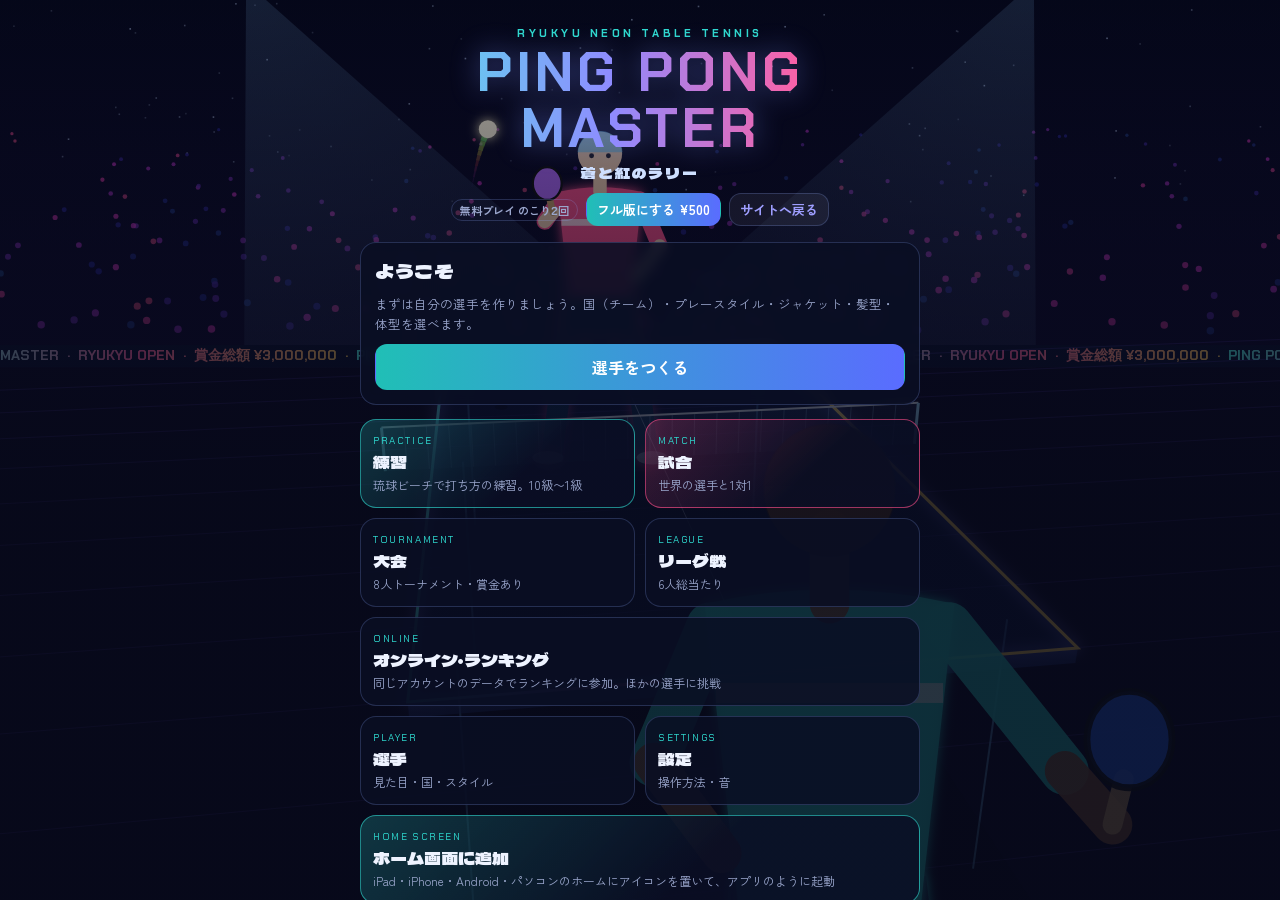
==== game/index.html @ f4a81f43 "PingPongMaster サイト一式を追加 Co-Authored-By: Claude Opus 5.5 <noreply@anthropic.com> Claude-Session: http" ====
<!doctype html>
<html lang="ja">
<head>
<meta charset="utf-8">
<meta name="viewport" content="width=device-width,initial-scale=1,viewport-fit=cover,user-scalable=no">
<meta name="theme-color" content="#060918">
<meta name="description" content="ネオンの卓球台で遊ぶ卓球ゲーム。琉球ビーチで技を練習し、世界の選手と試合・大会へ。">
<meta name="apple-mobile-web-app-capable" content="yes">
<meta name="mobile-web-app-capable" content="yes">
<meta name="apple-mobile-web-app-status-bar-style" content="black-translucent">
<meta name="apple-mobile-web-app-title" content="PING PONG">
<link rel="manifest" href="manifest.webmanifest">
<link rel="icon" href="icon-192.png">
<link rel="apple-touch-icon" href="icon-192.png">
<script>window.PPM_STANDALONE=true;window.PPM_URL=location.href.split('#')[0];</script>
<style>:root{padding-top:env(safe-area-inset-top,0px);padding-bottom:env(safe-area-inset-bottom,0px)}body{margin:0}</style>
</head>
<body>
<title>PING PONG MASTER</title>
<link rel="preconnect" href="https://fonts.googleapis.com">
<link rel="stylesheet" href="https://fonts.googleapis.com/css2?family=Chakra+Petch:wght@500;700&family=Dela+Gothic+One&family=Zen+Kaku+Gothic+New:wght@500;700;900&display=swap">
<style>
/* Layout: full-screen game canvas; HUD pinned to edges; menus float as centered panels over a live demo rally. Single committed neon-night look. */
:root{
  color-scheme:dark;
  --ink:#eef3ff; --muted:#9aa6cc; --panel:rgba(10,14,36,.86); --panel-2:rgba(255,255,255,.06); --line:rgba(140,170,255,.22);
  --ao:#2fd9cf; --beni:#ff4f8b; --gold:#ffd25e; --ok:#4fe39a; --bad:#ff6b6b;
  --f-disp:"Dela Gothic One","Zen Kaku Gothic New","Hiragino Sans",sans-serif;
  --f-body:"Zen Kaku Gothic New","Hiragino Sans","Noto Sans JP",sans-serif;
  --f-num:"Chakra Petch","Zen Kaku Gothic New",ui-monospace,sans-serif;
}
*{box-sizing:border-box}
[hidden]{display:none!important}
html,body{height:100%;overflow:hidden}
body{background:#060918;color:var(--ink);font-family:var(--f-body);-webkit-user-select:none;user-select:none;-webkit-tap-highlight-color:transparent}
#app{position:fixed;inset:0;overflow:hidden}
#cv{position:absolute;inset:0;width:100%;height:100%;display:block;touch-action:none}
button{font:inherit;color:inherit;cursor:pointer}
button:focus-visible,select:focus-visible,input:focus-visible{outline:2px solid var(--ao);outline-offset:2px}

/* HUD */
.hud{position:absolute;inset:0;pointer-events:none}
.topbar{position:absolute;top:calc(env(safe-area-inset-top,0px) + 10px);left:max(12px,env(safe-area-inset-left,0px));right:max(12px,env(safe-area-inset-right,0px));display:flex;align-items:flex-start;justify-content:space-between;gap:8px}
.iconbtn{pointer-events:auto;width:40px;height:40px;border-radius:12px;border:1px solid var(--line);background:var(--panel);font-size:16px;display:grid;place-items:center}
.board{display:flex;flex-direction:column;align-items:center;gap:4px}
.score{display:flex;align-items:center;gap:10px;padding:6px 14px;border-radius:12px;border:1px solid var(--line);background:var(--panel);font-family:var(--f-num);font-weight:700}
.score .nm{font-size:12px;letter-spacing:.08em;max-width:6.5em;overflow:hidden;text-overflow:ellipsis;white-space:nowrap}
.score b{font-size:24px;min-width:1.3em;text-align:center;font-variant-numeric:tabular-nums}
.score i{color:var(--muted);font-style:normal}
.pips{display:flex;gap:10px;font-family:var(--f-num);font-size:11px;color:var(--muted)}
.modetag{font-family:var(--f-num);font-size:11px;letter-spacing:.12em;color:var(--muted);text-align:right;padding-top:4px;max-width:9em}
.headline{position:absolute;left:0;right:0;top:18%;text-align:center;transition:opacity .35s,transform .35s;opacity:0;transform:translateY(8px)}
.headline.show{opacity:1;transform:none}
.headline h2{margin:0;font-family:var(--f-disp);font-weight:400;font-size:clamp(28px,8vw,52px);letter-spacing:.04em;text-shadow:0 0 18px rgba(80,200,255,.55),0 2px 0 rgba(0,0,0,.6)}
.headline small{display:block;margin-top:2px;font-family:var(--f-num);font-weight:700;letter-spacing:.2em;font-size:12px;color:var(--ao)}
.caption{position:absolute;left:max(12px,env(safe-area-inset-left,0px));right:max(12px,env(safe-area-inset-right,0px));bottom:calc(env(safe-area-inset-bottom,0px) + 74px);max-width:520px;margin:0 auto;background:var(--panel);border:1px solid var(--line);border-radius:12px;padding:8px 12px;transition:opacity .3s}
.caption small{font-family:var(--f-num);font-size:10px;letter-spacing:.14em;color:var(--muted)}
.caption p{margin:2px 0 0;font-weight:700;font-size:14px}
.techbar{position:absolute;left:0;right:0;bottom:calc(env(safe-area-inset-bottom,0px) + 10px);padding-left:max(10px,env(safe-area-inset-left,0px));padding-right:max(10px,env(safe-area-inset-right,0px));display:flex;gap:6px;overflow-x:auto;pointer-events:auto;scrollbar-width:none}
.techbar::-webkit-scrollbar{display:none}
.techbar button{flex:none;border:1px solid var(--line);background:var(--panel);border-radius:12px;padding:8px 11px;font-weight:700;font-size:13px;white-space:nowrap}
.techbar button small{display:block;font-family:var(--f-num);font-size:9px;color:var(--muted);letter-spacing:.08em}
.techbar button[aria-pressed="true"]{border-color:var(--ao);background:rgba(47,217,207,.18);box-shadow:0 0 12px rgba(47,217,207,.35)}
.techbar button.req{border-color:var(--gold)}
.drillhud{position:absolute;right:max(12px,env(safe-area-inset-right,0px));top:calc(env(safe-area-inset-top,0px) + 60px);background:var(--panel);border:1px solid var(--line);border-radius:12px;padding:8px 12px;font-family:var(--f-num);font-size:12px;text-align:right}
.drillhud b{font-size:20px}
.pop{position:absolute;transform:translate(-50%,-50%);font-family:var(--f-num);font-weight:700;font-size:15px;letter-spacing:.06em;pointer-events:none;text-shadow:0 0 10px currentColor,0 1px 0 #000;white-space:nowrap;animation:pop 1s ease-out forwards}
.pop small{display:block;font-family:var(--f-body);font-size:12px;color:#fff;text-align:center}
@keyframes pop{from{opacity:1;transform:translate(-50%,-50%) scale(1.15)}to{opacity:0;transform:translate(-50%,-120%) scale(1)}}
@media (prefers-reduced-motion:reduce){.pop{animation-duration:1.4s}.headline{transition:none}}

/* Screens */
.screen{position:absolute;inset:0;overflow-y:auto;display:flex;justify-content:center;align-items:flex-start;padding-top:calc(env(safe-area-inset-top,0px) + 18px);padding-bottom:calc(env(safe-area-inset-bottom,0px) + 24px);padding-left:max(16px,env(safe-area-inset-left,0px));padding-right:max(16px,env(safe-area-inset-right,0px));background:linear-gradient(180deg,rgba(6,9,24,.35),rgba(6,9,24,.82) 55%)}
.sheet{width:100%;max-width:560px;display:flex;flex-direction:column;gap:14px}
.brand{text-align:center;padding-block:8px 2px}
.brand .eyebrow{font-family:var(--f-num);font-weight:700;letter-spacing:.32em;font-size:11px;color:var(--ao)}
.brand h1{margin:4px 0 0;font-family:var(--f-num);font-weight:700;font-size:clamp(34px,10vw,56px);letter-spacing:.06em;line-height:1;background:linear-gradient(90deg,#4ff0e6,#8f8bff 45%,#ff5fa2 80%,#ffd25e);-webkit-background-clip:text;background-clip:text;color:transparent;filter:drop-shadow(0 0 14px rgba(120,140,255,.45))}
.brand p{margin:6px 0 0;font-family:var(--f-disp);font-size:15px;letter-spacing:.12em;color:#cfe0ff}
.card{background:var(--panel);border:1px solid var(--line);border-radius:16px;padding:14px;display:flex;flex-direction:column;gap:10px;backdrop-filter:blur(6px);-webkit-backdrop-filter:blur(6px)}
.card h2{margin:0;font-family:var(--f-disp);font-weight:400;font-size:19px;letter-spacing:.03em}
.card h3{margin:0;font-size:14px}
.hint{margin:0;font-size:12.5px;color:var(--muted);line-height:1.6}
.me{display:grid;grid-template-columns:64px minmax(0,1fr);gap:12px;align-items:center}
.me canvas{width:64px;height:84px;border-radius:12px;background:rgba(255,255,255,.05)}
.me .nm{font-weight:900;font-size:17px;overflow:hidden;text-overflow:ellipsis;white-space:nowrap}
.me .stats{display:flex;flex-wrap:wrap;gap:4px 12px;font-family:var(--f-num);font-size:12px;color:var(--muted)}
.me .stats b{color:var(--ink);font-size:14px}
.xpbar{height:6px;border-radius:3px;background:rgba(255,255,255,.1);overflow:hidden}
.xpbar i{display:block;height:100%;background:linear-gradient(90deg,var(--ao),#8f8bff)}
.menu{display:grid;grid-template-columns:1fr 1fr;gap:10px}
.mbtn{border:1px solid var(--line);background:var(--panel);border-radius:16px;padding:14px 12px;text-align:left;display:flex;flex-direction:column;gap:2px;min-height:84px}
.mbtn b{font-family:var(--f-disp);font-weight:400;font-size:17px}
.mbtn span{font-size:12px;color:var(--muted)}
.mbtn small{font-family:var(--f-num);font-size:10px;letter-spacing:.16em;color:var(--ao)}
.mbtn.wide{grid-column:1/-1}
.mbtn.hot{border-color:rgba(255,79,139,.6);background:linear-gradient(135deg,rgba(255,79,139,.22),rgba(10,14,36,.86) 60%)}
.mbtn.sea{border-color:rgba(47,217,207,.6);background:linear-gradient(135deg,rgba(47,217,207,.22),rgba(10,14,36,.86) 60%)}
.row{display:flex;gap:8px;flex-wrap:wrap;align-items:center}
.btn{border:1px solid var(--line);background:var(--panel-2);border-radius:12px;padding:10px 14px;font-weight:700}
.btn.pri{background:linear-gradient(90deg,#20bfb6,#5a6cff);border-color:transparent;color:#fff}
.btn.sm{padding:6px 10px;font-size:13px}
.btn:disabled{opacity:.45;cursor:default}
.back{align-self:flex-start}
.list{display:flex;flex-direction:column;gap:8px}
.item{display:grid;grid-template-columns:minmax(0,1fr) auto;gap:4px 10px;align-items:center;border:1px solid var(--line);background:var(--panel-2);border-radius:12px;padding:10px 12px;text-align:left}
.item .t{font-weight:900;overflow:hidden;text-overflow:ellipsis;white-space:nowrap}
.item .s{font-size:12px;color:var(--muted);display:flex;gap:8px;flex-wrap:wrap;align-items:center}
.item .r{grid-row:1/3;grid-column:2;display:flex;gap:6px;align-items:center}
.kyu{font-family:var(--f-num);font-weight:700;font-size:12px;padding:3px 9px;border-radius:99px;border:1px solid var(--line);white-space:nowrap}
.kyu.done{border-color:var(--ok);color:var(--ok)}
.kyu.master{border-color:var(--gold);color:var(--gold)}
.levels{display:grid;grid-template-columns:repeat(5,1fr);gap:6px}
.levels button{border:1px solid var(--line);background:var(--panel-2);border-radius:10px;padding:8px 0;font-family:var(--f-num);font-weight:700;font-size:13px}
.levels button.clear{border-color:var(--ok);color:var(--ok)}
.levels button:disabled{opacity:.3}
.seg{display:flex;gap:6px;flex-wrap:wrap}
.seg button{border:1px solid var(--line);background:var(--panel-2);border-radius:10px;padding:7px 11px;font-size:13px;font-weight:700}
.seg button[aria-pressed="true"]{border-color:var(--ao);background:rgba(47,217,207,.18)}
.swatches{display:flex;gap:8px;flex-wrap:wrap}
.swatches button{width:32px;height:32px;border-radius:50%;border:2px solid transparent}
.swatches button[aria-pressed="true"]{border-color:#fff;box-shadow:0 0 0 2px var(--ao)}
label.f,div.f{display:flex;flex-direction:column;gap:5px;font-size:12px;font-weight:700;color:var(--muted)}
input[type=text],select{font:inherit;font-size:15px;color:var(--ink);background:rgba(255,255,255,.07);border:1px solid var(--line);border-radius:10px;padding:9px 10px;width:100%;min-width:0}
select option{background:#0d1230}
.editor{display:grid;grid-template-columns:150px minmax(0,1fr);gap:14px;align-items:start}
@media (max-width:480px){.editor{grid-template-columns:1fr}.editor .pv{justify-self:center}}
.pv canvas{width:150px;height:200px;border-radius:14px;background:radial-gradient(circle at 50% 30%,rgba(47,217,207,.18),rgba(255,255,255,.03))}
.statgrid{display:grid;grid-template-columns:auto minmax(0,1fr);gap:4px 10px;font-size:12px;align-items:center}
.statgrid i{display:block;height:6px;border-radius:3px;background:linear-gradient(90deg,var(--ao),#8f8bff)}
table.tbl{width:100%;border-collapse:collapse;font-size:13px}
.tbl th,.tbl td{padding:6px 4px;border-bottom:1px solid var(--line);text-align:left}
.tbl th{font-size:11px;color:var(--muted);font-weight:700}
.tbl td.n{font-family:var(--f-num);text-align:right;font-variant-numeric:tabular-nums}
.tbl tr.me td{color:var(--ao);font-weight:900}
.tblwrap{overflow-x:auto}
.bracket{display:grid;grid-template-columns:repeat(3,minmax(0,1fr));gap:8px;font-size:12px}
.bracket .col{display:flex;flex-direction:column;gap:6px;justify-content:space-around}
.bracket .m{border:1px solid var(--line);border-radius:10px;padding:6px 8px;background:var(--panel-2)}
.bracket .m div{display:flex;justify-content:space-between;gap:4px;overflow:hidden;white-space:nowrap}
.bracket .m .w{color:var(--ok);font-weight:900}
.bracket .m .me{color:var(--ao)}
.result h2{font-size:26px}
.big{font-family:var(--f-num);font-weight:700;font-size:40px;text-align:center;letter-spacing:.06em}
.chip{font-family:var(--f-num);font-size:11px;font-weight:700;padding:2px 8px;border-radius:99px;border:1px solid var(--line);color:var(--muted)}
.chip.cpu{color:#b9a7ff;border-color:rgba(185,167,255,.5)}
.chip.on{color:var(--ok);border-color:rgba(79,227,154,.5)}
.status{font-size:13px;color:var(--muted);min-height:1.3em}
.flag{font-size:16px}
.ctlhelp{display:grid;grid-template-columns:auto minmax(0,1fr);gap:6px 12px;font-size:13px}
.ctlhelp b{font-family:var(--f-num);color:var(--ao)}
</style>

<div id="app">
  <canvas id="cv" aria-label="卓球コート"></canvas>
  <div class="hud" id="hud">
    <div class="topbar">
      <button class="iconbtn" id="pauseBtn" aria-label="一時停止" hidden>Ⅱ</button>
      <div class="board" id="board" hidden>
        <div class="score"><span class="nm" id="pName">AO</span><b id="pScore">0</b><i>-</i><b id="oScore">0</b><span class="nm" id="oName">BENI</span></div>
        <div class="pips" id="pips"></div>
      </div>
      <div class="modetag" id="modeTag"></div>
    </div>
    <div class="drillhud" id="drillHud" hidden></div>
    <div class="headline" id="headline"><h2 id="hlBig"></h2><small id="hlSub"></small></div>
    <div class="caption" id="caption" hidden><small id="capWho">COACH</small><p id="capText"></p></div>
    <div class="techbar" id="techbar" hidden></div>
  </div>
  <div id="pops" class="hud"></div>
  <div class="screen" id="screen"><div class="sheet" id="sheet"></div></div>
</div>

<script>
"use strict";
const $=s=>document.querySelector(s);
const clamp=(v,a,b)=>Math.max(a,Math.min(b,v));
const lerp=(a,b,t)=>a+(b-a)*t;
function gauss(){let u=0,v=0;while(!u)u=Math.random();while(!v)v=Math.random();return Math.sqrt(-2*Math.log(u))*Math.cos(2*Math.PI*v)}
function hashStr(s){let h=2166136261;for(const c of s){h^=c.charCodeAt(0);h=Math.imul(h,16777619)}return h>>>0}
function rng(seed){let a=seed>>>0;return()=>{a=a+0x6D2B79F5|0;let t=Math.imul(a^a>>>15,1|a);t=t+Math.imul(t^t>>>7,61|t)^t;return((t^t>>>14)>>>0)/4294967296}}
const esc=s=>String(s).replace(/[&<>"]/g,c=>({'&':'&amp;','<':'&lt;','>':'&gt;','"':'&quot;'}[c]));

/* ================= data ================= */
const REST=.8,GRAV=9.8,KM=3.2,KS=2.0,TH=0.76,TL=1.37,TW=0.7625,NET=0.1525,BR=0.02;
const TECHS=[
  {id:'drive',name:'ドライブ',en:'DRIVE',spd:4.6,top:1.0,side:0,depth:.95,err:.10},
  {id:'power',name:'パワードライブ',en:'POWER',spd:6.0,top:1.25,side:0,depth:1.05,err:.16},
  {id:'loop',name:'ループドライブ',en:'LOOP',spd:3.2,top:1.7,side:0,depth:.95,err:.09},
  {id:'curve',name:'カーブドライブ',en:'CURVE',spd:4.4,top:.9,side:1.3,depth:.92,err:.13},
  {id:'shoot',name:'シュートドライブ',en:'SHOOT',spd:4.4,top:.9,side:-1.3,depth:.92,err:.13},
  {id:'smash',name:'スマッシュ',en:'SMASH',spd:7.2,top:.15,side:0,depth:1.0,err:.11},
  {id:'counter',name:'カウンター',en:'COUNTER',spd:5.8,top:.9,side:0,depth:1.0,err:.13},
  {id:'block',name:'ブロック',en:'BLOCK',spd:4.0,top:.15,side:0,depth:.88,err:.07},
  {id:'chiquita',name:'チキータ',en:'CHIQUITA',spd:4.4,top:1.0,side:.7,depth:.95,err:.11},
  {id:'tsutsuki',name:'ツッツキ',en:'PUSH',spd:3.3,top:-1.0,side:0,depth:.75,err:.09},
  {id:'cut',name:'カット',en:'CHOP',spd:2.9,top:-1.4,side:0,depth:1.05,err:.10},
];
const TECH=Object.fromEntries(TECHS.map(t=>[t.id,t]));
const DRILLS=[
  {id:'fdrive',name:'フォアドライブ',tech:'drive',side:'fore',feed:'top',tip:'フォア側に来る上回転を、ボールが跳ねて一番高いところで打ちます。'},
  {id:'bdrive',name:'バックドライブ',tech:'drive',side:'back',feed:'top',tip:'バック側（左）に来るボールを、体の前で打ちます。'},
  {id:'power',name:'パワードライブ',tech:'power',side:'fore',feed:'top',tip:'速くて強いドライブ。タイミングがずれるとミスしやすい技です。'},
  {id:'loop',name:'ループドライブ',tech:'loop',side:'fore',feed:'back',tip:'下回転のボールを、山なりの強い上回転で持ち上げます。'},
  {id:'curve',name:'カーブドライブ',tech:'curve',side:'fore',feed:'top',tip:'相手から見て外へ曲がっていくドライブ。'},
  {id:'shoot',name:'シュートドライブ',tech:'shoot',side:'fore',feed:'top',tip:'カーブと逆に曲がるドライブ。'},
  {id:'smash',name:'スマッシュ',tech:'smash',side:'any',feed:'lob',tip:'高く浮いたボールを上から叩きつけます。低いボールでは使えません。'},
  {id:'counter',name:'カウンター',tech:'counter',side:'any',feed:'fast',tip:'相手の速いドライブの勢いを利用して打ち返します。'},
  {id:'block',name:'ブロック',tech:'block',side:'any',feed:'fast',tip:'速いボールにラケットを合わせて、確実に返します。'},
  {id:'chiquita',name:'チキータ',tech:'chiquita',side:'back',feed:'shortback',tip:'ネット際の短い下回転を、バックで横回転をかけて払います。'},
  {id:'tsutsuki',name:'ツッツキ',tech:'tsutsuki',side:'any',feed:'back',tip:'下回転のボールを、下回転で低く返します。'},
  {id:'cut',name:'カット',tech:'cut',side:'any',feed:'top',tip:'台から離れて、強い下回転で深く返す守備の技。'},
];
const COUNTRIES=[['JPN','日本','🇯🇵'],['CHN','中国','🇨🇳'],['KOR','韓国','🇰🇷'],['TPE','台湾','🇹🇼'],['HKG','香港','🇭🇰'],['GER','ドイツ','🇩🇪'],['SWE','スウェーデン','🇸🇪'],['FRA','フランス','🇫🇷'],['GBR','イギリス','🇬🇧'],['POR','ポルトガル','🇵🇹'],['BRA','ブラジル','🇧🇷'],['USA','アメリカ','🇺🇸'],['EGY','エジプト','🇪🇬'],['NGR','ナイジェリア','🇳🇬'],['IND','インド','🇮🇳']];
const CMAP=Object.fromEntries(COUNTRIES.map(c=>[c[0],c]));
const flag=c=>(CMAP[c]||['','','🏳️'])[2];
const STYLES={
  drive:{name:'ドライブ型',desc:'ドライブ系の技が得意。パワーとスピン重視。',good:['drive','power','loop','curve','shoot'],stat:{power:5,spin:5,control:3,speed:3}},
  rush:{name:'前陣速攻型',desc:'台の近くで速く打つ。ブロック・カウンター・スマッシュが得意。',good:['block','counter','smash','chiquita'],stat:{power:4,spin:2,control:4,speed:5}},
  chop:{name:'カットマン',desc:'下回転で粘る守備型。カット・ツッツキが得意。',good:['cut','tsutsuki','block'],stat:{power:2,spin:5,control:5,speed:3}},
  all:{name:'オールラウンド',desc:'どの技も平均的に使える万能型。',good:[],stat:{power:4,spin:4,control:4,speed:4}}
};
const JACKETS=['#2fd9cf','#ff4f8b','#5a6cff','#ffd25e','#4fe39a','#ff8a3d','#b46bff','#f2f4ff','#1e2a5a','#e8324a'];
const PANTS=['#151a38','#0e3b52','#2b1238','#f2f4ff','#3a3f4f'];
const HAIRS={short:'ショート',spiky:'ツンツン',pony:'ポニーテール',bob:'ボブ',buzz:'坊主'};
const HAIRCOL=['#1d1a1a','#4a2c1a','#9a6a3a','#e8c66a','#e86a9a','#58c8ff','#f2f2f2'];
const SKINS=['#f6d2b4','#e9b48e','#c98b62','#8d5a3b'];
const BODIES={slim:'細身',std:'標準',big:'がっしり'};
const RUBBERS=['#e8324a','#2d6bff','#18b26a','#b46bff'];
const VENUES={beach:{name:'琉球ビーチ練習場',en:'RYUKYU BEACH'},arena:{name:'ネオンアリーナ',en:'NEON ARENA'}};
function randLook(seed){const r=rng(seed);const p=a=>a[Math.floor(r()*a.length)];return{jacket:p(JACKETS),pants:p(PANTS),hair:p(Object.keys(HAIRS)),hairColor:p(HAIRCOL),skin:p(SKINS),body:p(Object.keys(BODIES)),rubber:p(RUBBERS)}}
const ROSTER_SRC=[
  ['リー・ウェイ','CHN',1820,'drive'],['比嘉 ハルト','JPN',1680,'drive'],['チェン・ユー','CHN',1620,'rush'],['ルーカス・ベッカー','GER',1560,'drive'],
  ['宮城 ユイ','JPN',1520,'rush'],['パク・ジュン','KOR',1470,'drive'],['エリック・リンド','SWE',1420,'all'],['リン・ハオ','TPE',1360,'rush'],
  ['レオ・マルタン','FRA',1320,'chop'],['金城 ソウタ','JPN',1290,'all'],['ウォン・カイ','HKG',1250,'rush'],['キム・ソア','KOR',1220,'chop'],
  ['ガブリエル・ソウザ','BRA',1180,'drive'],['オマル・ハッサン','EGY',1150,'all'],['ディオゴ・メンデス','POR',1110,'rush'],['上原 ミク','JPN',1080,'chop'],
  ['アルジュン・ラオ','IND',1040,'all'],['チディ・オコロ','NGR',1000,'drive'],['ジェイク・ミラー','USA',960,'rush'],['オリバー・スミス','GBR',920,'all'],
  ['島袋 アオイ','JPN',880,'drive'],['新垣 タロウ','JPN',830,'all']
];
const ROSTER=ROSTER_SRC.map(([name,country,rating,style],i)=>({id:'cpu'+i,name,country,rating,style,look:randLook(hashStr(name)),cpu:true}));

/* ================= profile & save ================= */
const PKEY='ppm-profile-v1';
const DEF={v:1,char:{name:'プレイヤー',country:'JPN',style:'drive',jacket:'#2fd9cf',pants:'#151a38',hair:'short',hairColor:'#1d1a1a',skin:'#f6d2b4',body:'std',rubber:'#e8324a'},
  xp:0,rating:1000,money:0,grades:{},wins:0,losses:0,titles:0,ctrl:'auto',sound:true,fmt:'quick',created:false,updatedAt:0};
let PROF=JSON.parse(JSON.stringify(DEF));
try{const s=JSON.parse(localStorage.getItem(PKEY)||'null');if(s&&s.char)PROF=Object.assign(JSON.parse(JSON.stringify(DEF)),s,{char:Object.assign({},DEF.char,s.char)})}catch(e){}
const NET_={db:null,uid:null,mode:'local',ranking:[],unsub:null,saving:false,pending:false};
const lvOf=xp=>Math.floor((Math.sqrt(1+8*xp/100)-1)/2)+1;
const xpFor=lv=>100*(lv-1)*lv/2;
function saveLocal(){try{localStorage.setItem(PKEY,JSON.stringify(PROF))}catch(e){}}
let saveTimer=null;
function saveProfile(){PROF.updatedAt=Date.now();saveLocal();clearTimeout(saveTimer);saveTimer=setTimeout(pushRemote,700)}
async function pushRemote(){
  if(!NET_.db||!NET_.uid)return;
  if(NET_.saving){NET_.pending=true;return}
  NET_.saving=true;
  try{
    await NET_.db.doc('data/users/'+NET_.uid+'/profile').set(JSON.parse(JSON.stringify(PROF)));
    if(PROF.created){const c=PROF.char;await NET_.db.doc('ranking/'+NET_.uid).set({name:c.name,country:c.country,style:c.style,look:{jacket:c.jacket,pants:c.pants,hair:c.hair,hairColor:c.hairColor,skin:c.skin,body:c.body,rubber:c.rubber},level:lvOf(PROF.xp),rating:Math.round(PROF.rating),wins:PROF.wins,losses:PROF.losses,titles:PROF.titles,updatedAt:Date.now()})}
    NET_.mode='cloud';
  }catch(e){NET_.mode='local'}
  NET_.saving=false;if(NET_.pending){NET_.pending=false;pushRemote()}
}
const capP=n=>window.claude&&window.claude.use?window.claude.use(n).catch(()=>null):Promise.resolve(null);
async function initNet(){
  const[db,user]=await Promise.all([capP('db'),capP('user')]);
  let uid=null;try{uid=user?await user.id():null}catch(e){}
  if(!db||!uid){NET_.mode='local';if(SCREEN==='online')showOnline();return}
  NET_.db=db;NET_.uid=uid;
  try{
    const snap=await db.doc('data/users/'+uid+'/profile').get();
    if(snap.exists){const r=snap.data();if(r&&r.char&&(r.updatedAt||0)>(PROF.updatedAt||0)){PROF=Object.assign(JSON.parse(JSON.stringify(DEF)),JSON.parse(JSON.stringify(r)));PROF.char=Object.assign({},DEF.char,PROF.char);saveLocal();if(SCREEN==='title')showTitle()}}
    NET_.mode='cloud';
    if((PROF.updatedAt||0)>0)pushRemote();
  }catch(e){NET_.mode='local'}
  try{NET_.unsub=db.collection('ranking').orderBy('rating','desc').limit(100).onSnapshot(s=>{NET_.ranking=s.docs.map(d=>Object.assign({id:d.id},d.data()));if(SCREEN==='online')renderRanking()},()=>{})}catch(e){}
  if(SCREEN==='online')showOnline();
}

/* ================= audio ================= */
const AU={ctx:null};
function audio(){
  if(!PROF.sound)return null;
  try{if(navigator.audioSession)navigator.audioSession.type='playback'}catch(e){}
  if(!AU.ctx){try{AU.ctx=new(window.AudioContext||window.webkitAudioContext)();AU.out=AU.ctx.createGain();AU.out.gain.value=.6;AU.out.connect(AU.ctx.destination);
    const n=AU.ctx.sampleRate;AU.noise=AU.ctx.createBuffer(1,n,n);const d=AU.noise.getChannelData(0);for(let i=0;i<n;i++)d[i]=Math.random()*2-1}catch(e){return null}}
  if(AU.ctx.state==='suspended')AU.ctx.resume();
  return AU.ctx;
}
function sfx(kind,vol){
  const c=AU.ctx;if(!c||!PROF.sound||c.state!=='running')return;const t=c.currentTime;vol=vol==null?1:vol;
  const tone=(f,d,g,type)=>{const o=c.createOscillator(),e=c.createGain();o.type=type||'sine';o.frequency.setValueAtTime(f,t);o.frequency.exponentialRampToValueAtTime(f*.6,t+d);e.gain.setValueAtTime(g*vol,t);e.gain.exponentialRampToValueAtTime(.0001,t+d);o.connect(e);e.connect(AU.out);o.start(t);o.stop(t+d+.02)};
  const nz=(f,d,g,q)=>{const s=c.createBufferSource();s.buffer=AU.noise;const bp=c.createBiquadFilter();bp.type='bandpass';bp.frequency.value=f;bp.Q.value=q||1;const e=c.createGain();e.gain.setValueAtTime(g*vol,t);e.gain.exponentialRampToValueAtTime(.0001,t+d);s.connect(bp);bp.connect(e);e.connect(AU.out);s.start(t,Math.random()*.5);s.stop(t+d+.02)};
  if(kind==='hit'){nz(2600,.05,.9,1.2);tone(1100,.06,.35,'triangle')}
  else if(kind==='smash'){nz(1800,.09,1.2,.8);tone(700,.1,.5,'square')}
  else if(kind==='bounce'){tone(1500,.035,.35,'sine');nz(3500,.02,.25,2)}
  else if(kind==='net'){tone(180,.12,.5,'triangle')}
  else if(kind==='point'){tone(880,.18,.18,'sine');setTimeout(()=>sfx('chime2',vol),110)}
  else if(kind==='chime2'){tone(1320,.25,.16,'sine')}
  else if(kind==='cheer'){const s=c.createBufferSource();s.buffer=AU.noise;const bp=c.createBiquadFilter();bp.type='bandpass';bp.frequency.value=900;bp.Q.value=.4;const e=c.createGain();e.gain.setValueAtTime(.0001,t);e.gain.linearRampToValueAtTime(.35*vol,t+.25);e.gain.exponentialRampToValueAtTime(.0001,t+1.6);s.connect(bp);bp.connect(e);e.connect(AU.out);s.start(t);s.stop(t+1.7)}
  else if(kind==='miss'){tone(300,.2,.25,'sawtooth')}
}

/* ================= camera & projection ================= */
const cv=$('#cv'),ctx=cv.getContext('2d');
let W=0,H=0,DPR=1,FOC=500,CY=0;const CAM={p:[0,2.3,4],t:[0,.6,-.4]};let CF,CR,CU;
const sub=(a,b)=>[a[0]-b[0],a[1]-b[1],a[2]-b[2]],nrm=a=>{const l=Math.hypot(...a);return[a[0]/l,a[1]/l,a[2]/l]},crs=(a,b)=>[a[1]*b[2]-a[2]*b[1],a[2]*b[0]-a[0]*b[2],a[0]*b[1]-a[1]*b[0]];
function resize(){
  DPR=Math.min(2,window.devicePixelRatio||1);W=cv.clientWidth||innerWidth;H=cv.clientHeight||innerHeight;
  cv.width=Math.round(W*DPR);cv.height=Math.round(H*DPR);ctx.setTransform(DPR,0,0,DPR,0,0);
  const portrait=H>W*1.05;
  if(portrait){CAM.p=[-.45,2.55,4.15];CAM.t=[0,.55,-.35];FOC=Math.min(W*1.42,H*.95);CY=H*.47}
  else{CAM.p=[-.55,2.05,3.35];CAM.t=[0,.62,-.45];FOC=Math.min(H*1.18,W*.9);CY=H*.5}
  CF=nrm(sub(CAM.t,CAM.p));CR=nrm(crs(CF,[0,1,0]));CU=crs(CR,CF);
  buildScenery();
}
function P(x,y,z){const dx=x-CAM.p[0],dy=y-CAM.p[1],dz=z-CAM.p[2];const cz=dx*CF[0]+dy*CF[1]+dz*CF[2];if(cz<.12)return null;const s=FOC/cz;return{x:W/2+(dx*CR[0]+dy*CR[1]+dz*CR[2])*s,y:CY-(dx*CU[0]+dy*CU[1]+dz*CU[2])*s,s}}
function screenToWorldX(sx,z,y){const p0=P(0,y,z),p1=P(1,y,z);if(!p0||!p1)return 0;return(sx-p0.x)/(p1.x-p0.x)}

/* ================= game state ================= */
const BODY={p:{x:0,z:1.95,tx:0,tz:1.95,swingT:-9,swingTech:'drive',swingFore:true},o:{x:0,z:-1.95,tx:0,tz:-1.95,swingT:-9,swingTech:'drive',swingFore:true}};
const GS={mode:'demo',venue:'arena',time:0,state:'idle',balls:[],score:[0,0],games:[0,0],gameScores:[],server:'p',firstServer:'p',bestOf:1,target:11,
  pLook:null,oLook:null,pName:'',oName:'',opp:null,oppRating:1000,oppStyle:'all',rally:0,stateT:0,paused:false,
  drill:null,tech:'drive',aimReq:0,swingReq:-9,swingReqUsed:true,serveWait:false,shake:0,particles:[],ctx:null,lastPointReason:''};
const AI={p:{react:.18,speed:3.2,timing:.08,err:1,plan:0,target:null,swingAt:null,forBall:null,rating:1400,style:'drive'},o:{react:.2,speed:3,timing:.1,err:1,plan:0,target:null,swingAt:null,forBall:null,rating:1000,style:'all'}};
const other=s=>s==='p'?'o':'p';
const FS=s=>s==='p'?1:-1;   /* screen-forehand sign: world x direction of the right hand */
const DIR=s=>s==='p'?-1:1;  /* direction a side hits toward (z) */
function setAI(side,rating,style){const k=clamp((rating-800)/1000,0,1);Object.assign(AI[side],{rating,style,react:lerp(.32,.12,k),speed:lerp(2.1,3.9,k),timing:lerp(.16,.04,k),err:lerp(1.9,.55,k),target:null,swingAt:null})}
function ctrlMode(){if(PROF.ctrl!=='auto')return PROF.ctrl;const coarse=matchMedia('(pointer:coarse)').matches;if(!coarse)return'keys';return Math.min(screen.width,screen.height)<600?'easy':'touch'}
function humanSide(){return GS.mode==='demo'||window.__auto?null:'p'}

/* ================= physics ================= */
function newBall(){return{x:0,y:1,z:1.5,vx:0,vy:0,vz:0,top:0,ax:0,hitter:'o',serve:false,servedOwn:false,bouncedSide:null,netDone:false,floored:false,live:true,trail:[],lastBounceZ:0,peakT:0,hitT:0,res:null,tech:null,fore:true,age:0}}
function integ(b,dt){b.vy-=(GRAV+KM*b.top)*dt;b.vx+=b.ax*dt;const pz=b.z;b.x+=b.vx*dt;b.y+=b.vy*dt;b.z+=b.vz*dt;return pz}
function collide(b,pz,cb){
  if(!b.netDone&&pz!==0&&(pz>0)!==(b.z>0)&&b.y<TH+NET+BR&&b.y>TH-.02&&Math.abs(b.x)<.92){b.netDone=true;b.z=pz>0?BR:-BR;b.vz*=-.15;b.vx*=.3;cb&&cb('net',b)}
  if(b.vy<0&&b.y-BR<=TH&&b.y-BR>TH-.07&&Math.abs(b.x)<=TW&&Math.abs(b.z)<=TL){
    b.y=TH+BR;b.vy=-b.vy*REST;const d=Math.sign(b.vz)||1;b.vz+=d*b.top*.55;b.top*=.5;b.ax*=.4;b.vx*=.96;cb&&cb('bounce',b,b.z>0?'p':'o')}
  if(b.y<BR){b.y=BR;b.vy=-b.vy*.45;b.vx*=.6;b.vz*=.6;if(!b.floored){b.floored=true;cb&&cb('floor',b)}}
}
function predictPeak(b,side){
  const c={x:b.x,y:b.y,z:b.z,vx:b.vx,vy:b.vy,vz:b.vz,top:b.top,ax:b.ax,netDone:b.netDone,floored:false};
  let bounced=b.bouncedSide===side,stop=false,t=0;const dt=1/120;
  if(bounced&&c.vy<=0)return{x:c.x,y:c.y,z:c.z,t:0};
  for(let i=0;i<360&&!stop;i++){
    const pz=integ(c,dt);t+=dt;
    collide(c,pz,(ev,bb,s)=>{if(ev==='bounce'){if(s===side&&!bounced)bounced=true;else stop=true}else stop=true});
    if(bounced&&c.vy<=0&&!stop)return{x:c.x,y:c.y,z:c.z,t};
  }
  return null;
}
function solveShot(f,xt,zt,T,top,side,who){
  const geff=GRAV+KM*top,ax=KS*side*(who==='p'?-1:1),yt=TH+BR;let s=null;
  for(let i=0;i<16;i++){
    const vz=(zt-f.z)/T,vx=(xt-f.x-.5*ax*T*T)/T,vy=(yt-f.y+.5*geff*T*T)/T;s={vx,vy,vz,ax};
    const t0=(0-f.z)/vz;if(t0>0&&t0<T){const h=f.y+vy*t0-.5*geff*t0*t0;if(h<TH+NET+.035){T*=1.07;continue}}
    break;
  }
  return s;
}
function suitability(tech,inc,fore){
  let m=1,why='';
  const sp=inc.speed,top=inc.top,h=inc.height;
  switch(tech.id){
    case'smash':if(h<.32){m=3.6;why='低いボールはスマッシュできない'}else if(h>.5)m=.7;break;
    case'counter':if(sp<4.6){m=2.2;why='遅いボールにカウンターは合わない'}else m=.8;break;
    case'block':if(top<-.3){m=3;why='下回転にブロックはネットしやすい'}else if(sp>4.5)m=.7;break;
    case'tsutsuki':if(top>.3){m=3;why='上回転にツッツキは浮いてしまう'}else if(top<-.3)m=.7;break;
    case'chiquita':if(!inc.short){m=2;why='チキータは短いボールに使う'}if(fore){m*=1.6;why=why||'チキータはバックハンドの技'}break;
    case'cut':if(top<-.3)m=1.5;break;
    case'loop':if(top<-.3)m=.75;break;
    case'power':if(sp>6)m=1.6;break;
    default:if(top<-.6&&tech.top>0&&tech.id!=='loop')m=1.25;
  }
  return{m,why};
}
function styleMod(style,tid){const S=STYLES[style]||STYLES.all;if(style==='all')return .92;return S.good.includes(tid)?.82:(style==='chop'&&tid!=='cut'?1.1:1)}
function doHit(b,who,tid,aim,qt){
  const tech=TECH[tid]||TECH.drive,body=BODY[who];
  const fore=(b.x-body.x)*FS(who)>=-.02;
  const inc={speed:Math.hypot(b.vx,b.vz),top:b.top,height:b.y-TH,short:Math.abs(b.lastBounceZ)<.6};
  const su=suitability(tech,inc,fore);
  const style=who==='p'&&humanSide()==='p'?PROF.char.style:AI[who].style;
  const aiErr=humanSide()===who?1:AI[who].err;
  let err=tech.err*su.m*(.55+(1-qt)*1.7)*styleMod(style,tech.id)*(1+Math.max(0,inc.speed-5)*.06)*aiErr;
  if(GS.mode==='practice'&&who==='p')err*=.9;
  const d=DIR(who);
  const xt=clamp(aim,-1,1)*.6+gauss()*err*1.1;
  const zt=d*(tech.depth+gauss()*err*.8);
  const T=Math.max(.3,Math.hypot(xt-b.x,zt-b.z)/(tech.spd*(style==='drive'&&tech.top>0?1.05:1)))*(1+gauss()*err*.08);
  const s=solveShot({x:b.x,y:b.y,z:b.z},xt,zt,T,tech.top,tech.side,who);
  b.vx=s.vx;b.vy=s.vy+gauss()*err*.85;b.vz=s.vz;b.ax=s.ax;b.top=tech.top;
  b.hitter=who;b.bouncedSide=null;b.serve=false;b.netDone=false;b.hitT=GS.time;b.tech=tid;b.fore=fore;b.age=0;
  body.swingT=GS.time;body.swingTech=tid;body.swingFore=fore;
  GS.rally++;
  const sm=tid==='smash'||tid==='power';sfx(sm?'smash':'hit');if(sm)GS.shake=.25;
  burst(b.x,b.y,b.z,who==='p'?'#7ff7ee':'#ff8fb6',sm?18:10);
  return{fore,su,qt};
}

/* ================= points & rules ================= */
function onEvent(ev,b,side){
  if(!b.live)return;
  if(GS.mode==='practice')return practiceEvent(ev,b,side);
  if(ev==='bounce'){
    sfx('bounce',.8);b.lastBounceZ=b.z;
    if(b.serve&&!b.servedOwn){if(side===b.hitter){b.servedOwn=true;return}return endPoint(other(b.hitter),'サーブミス')}
    if(side===b.hitter)return endPoint(other(b.hitter),'ミス');
    if(b.bouncedSide===side)return endPoint(b.hitter,'ツーバウンド');
    b.bouncedSide=side;b.serve=false;b.peakT=GS.time+Math.max(0,b.vy)/(GRAV+KM*b.top);
  }else if(ev==='net'){sfx('net');endPoint(other(b.hitter),'ネット')}
  else if(ev==='floor'){if(b.bouncedSide&&b.bouncedSide!==b.hitter)endPoint(b.hitter,b.bouncedSide==='p'?'取れなかった':'決まった');else endPoint(other(b.hitter),'アウト')}
}
function endPoint(winner,reason){
  if(GS.state!=='rally')return;
  GS.balls.forEach(b=>b.live=false);
  GS.score[winner==='p'?0:1]++;GS.state='pointEnd';GS.stateT=GS.time;GS.lastPointReason=reason;
  if(GS.mode!=='demo'){sfx('point');if(GS.venue==='arena'&&winner==='p')sfx('cheer',.8)}
  const lastBall=GS.balls[GS.balls.length-1];
  if(GS.mode!=='demo'){
    const pn=winner==='p'?GS.pName:GS.oName;
    if(lastBall&&lastBall.hitter===winner&&(lastBall.tech==='smash'||lastBall.tech==='power')&&reason!=='ネット')say(`${pn}の${TECH[lastBall.tech].name}が決まった！`);
    else if(GS.rally>=8)say(`${GS.rally}球の長いラリー。${pn}が取った。`);
    else say(`${pn}のポイント（${reason}）`);
  }
  updateBoard();
}
function nextServer(){
  const[a,b]=GS.score,tot=a+b,t=GS.target;let swaps;
  if(a>=t-1&&b>=t-1){const base=(t-1)*2;swaps=Math.floor(base/2)+(tot-base)}else swaps=Math.floor(tot/2);
  return swaps%2===0?GS.firstServer:other(GS.firstServer);
}
function gameWinner(){const[a,b]=GS.score;if(a>=GS.target&&a-b>=2)return'p';if(b>=GS.target&&b-a>=2)return'o';return null}
function afterPoint(){
  const gw=gameWinner();
  if(gw){
    GS.gameScores.push(GS.score.slice());GS.games[gw==='p'?0:1]++;
    const need=Math.ceil(GS.bestOf/2);
    if(GS.games[0]>=need||GS.games[1]>=need)return endMatch(GS.games[0]>=need?'p':'o');
    headline(`ゲーム ${GS.games[0]}-${GS.games[1]}`,'NEXT GAME');
    GS.score=[0,0];GS.firstServer=other(GS.firstServer);
  }
  GS.server=nextServer();
  checkCalls();
  startServe();
}
function checkCalls(){
  if(GS.mode==='demo')return;
  const[a,b]=GS.score,t=GS.target,need=Math.ceil(GS.bestOf/2);
  const pg=a>=t-1&&a>b,og=b>=t-1&&b>a;
  if(a>=t-1&&b>=t-1&&a===b)headline('デュース','DEUCE');
  else if(pg||og){const w=pg?0:1;const mp=GS.games[w]===need-1;headline(mp?'マッチポイント':'ゲームポイント',mp?'MATCH POINT':'GAME POINT')}
}
function startServe(){
  GS.balls=[];GS.rally=0;GS.state='serve';GS.stateT=GS.time;AI.p.swingAt=AI.o.swingAt=null;
  const b=newBall();b.live=false;b.hitter=GS.server;GS.balls.push(b);GS.serveBall=b;
  if(GS.server===humanSide()){GS.serveWait=true;if(GS.mode!=='demo')say(serveHint())}else GS.serveWait=false;
}
function serveHint(){const m=ctrlMode();return m==='keys'?'あなたのサーブ。クリックかスペースで打ちます。技を選ぶと回転が変わります。':'あなたのサーブ。画面をタップすると打ちます。'}
function serveKind(tid){const t=TECH[tid]||TECH.drive;if(t.top<0)return'down';if(t.side)return'side';return'top'}
function doServe(who,kind,aim){
  const b=GS.serveBall;if(!b)return;const body=BODY[who],d=DIR(who),fs=FS(who);
  const sz=who==='p'?1.45:-1.45;
  const K={down:{top:-.85,side:0,depth:.42},top:{top:.6,side:0,depth:1.12},side:{top:.2,side:.9,depth:.92}}[kind]||{top:.4,side:0,depth:1};
  const L={x:clamp(aim,-1,1)*.5,z:d*K.depth};
  const sx=clamp(body.x+fs*.25,-.65,.65);
  const B={x:lerp(sx,L.x,.25),z:who==='p'?.62:-.62};
  const top2=K.top*.5;let best=null;
  for(let T2=.32;T2<=1.05;T2+=.025){
    const s=solveShot({x:B.x,y:TH+BR,z:B.z},L.x,L.z,T2,top2,K.side*.4,who);
    const vz1=s.vz-d*K.top*.55,vx1=s.vx/.96,vyB=-s.vy/REST;if(s.vy<=0)continue;
    const T1=(B.z-sz)/vz1;if(!(T1>0))continue;
    const g1=GRAV+KM*K.top,vyS=vyB+g1*T1,yS=TH+BR-(vyS*T1-.5*g1*T1*T1);
    const sc=Math.abs(yS-1.0);if(!best||sc<best.sc)best={sc,S:{x:B.x-vx1*T1,y:yS,z:sz},v:{vx:vx1,vy:vyS,vz:vz1}};
  }
  if(!best)return;
  Object.assign(b,best.S,best.v,{top:K.top,ax:KS*K.side*(who==='p'?-1:1),hitter:who,serve:true,servedOwn:false,bouncedSide:null,netDone:false,floored:false,live:true,hitT:GS.time,tech:'serve',trail:[]});
  body.swingT=GS.time;body.swingTech='drive';body.swingFore=true;
  GS.state='rally';GS.serveWait=false;sfx('hit',.8);
  if(GS.mode!=='demo'&&who===humanSide())say({down:'下回転サーブ',top:'上回転ロングサーブ',side:'横回転サーブ'}[kind]+'！');
}

/* ================= practice (multi-ball) ================= */
function startDrill(drill,level){
  GS.mode='practice';GS.venue='beach';GS.drill={d:drill,level,fed:0,done:0,ok:0,nextFeed:GS.time+1.6,total:10,need:level<=3?8:7,log:[]};
  GS.tech=drill.tech;GS.balls=[];GS.state='practice';GS.pLook=PROF.char;GS.pName=PROF.char.name;
  GS.oLook={jacket:'#ffd25e',pants:'#151a38',hair:'buzz',hairColor:'#1d1a1a',skin:'#e9b48e',body:'std',rubber:'#e8324a'};GS.oName='コーチ';
  BODY.p.x=0;BODY.p.z=1.95;BODY.o.x=0;BODY.o.z=-1.9;
  enterGame();renderTechbar();updateDrillHud();
  say(`${level}級 ${drill.name}：${drill.tip}`,'COACH');
  headline(`${drill.name} ${level}級`,`PRACTICE · ${VENUES.beach.en}`);
}
function feedBall(){
  const dr=GS.drill,L=dr.level,k=(10-L);
  const F={top:{T:.85,top:.6,z:.95},back:{T:.95,top:-.9,z:dr.d.id==='tsutsuki'?.6:.95},fast:{T:.55,top:1.2,z:1.0},lob:{T:1.3,top:.3,z:1.1},shortback:{T:.9,top:-.8,z:.34}}[dr.d.feed];
  const base=dr.d.side==='fore'?.33:dr.d.side==='back'?-.33:(Math.random()*2-1)*.35;
  const x=clamp(base+(Math.random()*2-1)*(.04+k*.035),-.68,.68);
  const zt=clamp(F.z+(Math.random()*2-1)*.05*k*.4,.25,1.25);
  const b=newBall();const from={x:BODY.o.x-.2,y:1.0,z:-1.55};
  const T=F.T*(1-k*.03);
  const s=solveShot(from,x,zt,T,F.top,0,'o');
  Object.assign(b,from,{vx:s.vx,vy:s.vy,vz:s.vz,ax:0,top:F.top,hitter:'o',live:true,hitT:GS.time,tech:'feed'});
  if(dr.d.feed==='lob'){b.vy+=0}
  GS.balls.push(b);BODY.o.swingT=GS.time;BODY.o.swingTech='block';BODY.o.swingFore=true;sfx('hit',.6);
  dr.fed++;
}
function drillZone(){
  const dr=GS.drill;if(!dr)return null;const L=dr.level;if(L>6)return null;
  const id=dr.d.tech;
  if(id==='tsutsuki')return{x0:-TW,x1:TW,z0:-.8,z1:0,label:'短く'};
  if(L<=3){const right=(dr.ok+dr.done)%2===0;return{x0:right?0:-TW,x1:right?TW:0,z0:-TL,z1:-.65,label:right?'右奥':'左奥'}}
  return{x0:-TW,x1:TW,z0:-TL,z1:-.65,label:'深く'};
}
function practiceEvent(ev,b,side){
  if(b.res)return;
  if(b.hitter==='o'){
    if(ev==='bounce'&&side==='p'){if(b.bouncedSide==='p')return practiceResult(b,false,'見送り');sfx('bounce',.7);b.bouncedSide='p';b.lastBounceZ=b.z;b.peakT=GS.time+Math.max(0,b.vy)/(GRAV+KM*b.top)}
    else if(ev==='floor'||ev==='net')practiceResult(b,false,'見送り');
  }else{
    if(ev==='bounce'&&side==='o'&&!b.bouncedSide){
      sfx('bounce',.7);b.bouncedSide='o';
      const dr=GS.drill,need=dr.d.tech,z=drillZone();
      if(b.tech!==need)return practiceResult(b,false,`技がちがう（${TECH[b.tech].name}）`);
      if(dr.d.side!=='any'&&(dr.d.side==='fore')!==b.fore)return practiceResult(b,false,dr.d.side==='fore'?'フォアで打とう':'バックで打とう');
      if(z&&!(b.x>=z.x0&&b.x<=z.x1&&b.z>=z.z0&&b.z<=z.z1))return practiceResult(b,false,`狙いは${z.label}`);
      practiceResult(b,true,'ナイス！');
    }else if(ev==='bounce')practiceResult(b,false,'ミス');
    else if(ev==='net')practiceResult(b,false,'ネット');
    else if(ev==='floor')practiceResult(b,false,'アウト');
  }
}
function practiceResult(b,ok,msg){
  b.res=ok?'ok':'ng';const dr=GS.drill;dr.done++;if(ok)dr.ok++;dr.log.push(ok);
  const p=P(b.x,b.y+.1,b.z);if(p)popText(p.x,p.y,ok?'OK':'MISS',msg,ok?'#4fe39a':'#ff6b6b');
  if(!ok)sfx('miss',.5);
  updateDrillHud();
  if(dr.done>=dr.total)setTimeout(finishDrill,900);
}
function updateDrillHud(){
  const dr=GS.drill;if(!dr)return;const z=drillZone();
  $('#drillHud').innerHTML=`${esc(dr.d.name)} ${dr.level}級<br><b>${dr.ok}</b> / ${dr.total}<br><span style="color:var(--muted)">合格 ${dr.need}球${z?' · 狙い:'+z.label:''}</span>`;
}
function finishDrill(){
  const dr=GS.drill;if(!dr||GS.mode!=='practice')return;
  const pass=dr.ok>=dr.need;let xp=0,newLv=false;
  const prev=PROF.grades[dr.d.id]||11;
  if(pass){xp=20+(10-dr.level)*8;if(dr.level<prev){PROF.grades[dr.d.id]=dr.level;xp+=30;newLv=true}}else xp=5;
  const lvBefore=lvOf(PROF.xp);PROF.xp+=xp;saveProfile();
  GS.state='idle';exitGame();
  showResult({title:pass?`${dr.level}級 合格！`:'不合格',sub:`${dr.d.name}　${dr.ok} / ${dr.total}球成功（合格は${dr.need}球）`,
    lines:[`経験値 +${xp}`+(lvOf(PROF.xp)>lvBefore?`　レベルアップ！ Lv.${lvOf(PROF.xp)}`:''),newLv?`${dr.d.name}が ${dr.level}級 になりました`:''],
    buttons:[['もう一度','drillAgain'],pass&&dr.level>1?[`${dr.level-1}級に挑戦`,'drillNext']:null,['練習メニューへ','practice']].filter(Boolean),win:pass});
  LAST_DRILL={d:dr.d,level:dr.level};
}
let LAST_DRILL=null;

/* ================= match ================= */
let MATCH_CTX=null;
function startMatch(opp,opts){
  opts=opts||{};
  GS.mode='match';GS.venue=opts.venue||'arena';
  const fmt=opts.fmt||PROF.fmt;GS.bestOf=fmt==='long'?5:fmt==='std'?3:1;GS.target=11;
  GS.score=[0,0];GS.games=[0,0];GS.gameScores=[];GS.firstServer=Math.random()<.5?'p':'o';GS.server=GS.firstServer;
  GS.opp=opp;GS.pLook=PROF.char;GS.oLook=opp.look;GS.pName=PROF.char.name;GS.oName=opp.name;
  setAI('o',opp.rating,opp.style);GS.tech='drive';
  BODY.p.x=0;BODY.p.z=1.95;BODY.o.x=0;BODY.o.z=-1.95;
  MATCH_CTX=opts;
  enterGame();renderTechbar();updateBoard();
  headline(`${flag(PROF.char.country)} vs ${flag(opp.country)}`,`${VENUES[GS.venue].en}${opts.label?' · '+opts.label:''}`);
  say(`${opp.name}（${(CMAP[opp.country]||[])[1]||''}・${STYLES[opp.style].name}・R${opp.rating}）との試合。`+controlsHint(),'MATCH');
  setTimeout(()=>{if(GS.mode==='match')startServe()},1400);GS.state='idle';
}
function endMatch(w){
  GS.state='matchEnd';const won=w==='p';const opp=GS.opp;
  headline(won?`${GS.pName}、決着。`:`${GS.oName}、決着。`,won?'YOU WIN':'YOU LOSE');
  if(GS.mode==='demo'){setTimeout(startDemo,2200);return}
  sfx(won?'cheer':'miss',1);
  const exp=1/(1+Math.pow(10,(opp.rating-PROF.rating)/400));
  const dR=Math.round(32*((won?1:0)-exp));
  const xp=won?60+Math.max(0,Math.round((opp.rating-PROF.rating)/10)):15;
  const lvBefore=lvOf(PROF.xp);
  PROF.rating=Math.max(100,PROF.rating+dR);PROF.xp+=xp;if(won)PROF.wins++;else PROF.losses++;
  const ctxm=MATCH_CTX||{};
  setTimeout(()=>{
    exitGame();
    let extra=[];
    if(ctxm.onEnd)extra=ctxm.onEnd(won,GS.games.slice())||[];
    saveProfile();
    showResult({title:won?'勝利！':'敗北',sub:`${GS.pName} ${GS.games[0]} - ${GS.games[1]} ${GS.oName}`,
      lines:[GS.gameScores.map(s=>s.join('-')).join('　'),`経験値 +${xp}`+(lvOf(PROF.xp)>lvBefore?`　レベルアップ！ Lv.${lvOf(PROF.xp)}`:''),`レーティング ${dR>=0?'+':''}${dR}（${Math.round(PROF.rating)}）`,...extra],
      buttons:ctxm.buttons?ctxm.buttons(won):[['もう一度','rematch'],['メニューへ','title']],win:won});
  },2300);
}

/* ================= tournament & league ================= */
let TOUR=null;
function meEntrant(){return{id:'me',name:PROF.char.name,country:PROF.char.country,rating:Math.round(PROF.rating),style:PROF.char.style,look:PROF.char,cpu:false}}
function pickField(n){
  const r=PROF.rating;const pool=ROSTER.slice().sort((a,b)=>Math.abs(a.rating-r)-Math.abs(b.rating-r)).slice(0,n+3);
  pool.sort(()=>Math.random()-.5);return pool.slice(0,n);
}
function simWin(a,b){const p=1/(1+Math.pow(10,(b.rating-a.rating)/400));const aw=Math.random()<p;return{w:aw?a:b,l:aw?b:a,score:Math.random()<.55?'2-0':'2-1'}}
function newTournament(){
  const f=pickField(7);const all=[meEntrant(),...f].sort((a,b)=>b.rating-a.rating);
  const order=[0,7,3,4,1,6,2,5];const seeded=order.map(i=>all[i]);
  TOUR={type:'tour',rounds:[[[seeded[0],seeded[1]],[seeded[2],seeded[3]],[seeded[4],seeded[5]],[seeded[6],seeded[7]]]],results:[[]],alive:true,champion:null,prize:0};
  showTour();
}
const ROUND_NAMES=['準々決勝','準決勝','決勝'];const PRIZE=[0,50000,150000,400000,1000000];
function tourMyMatch(){if(!TOUR||!TOUR.alive)return null;const r=TOUR.rounds.length-1;return TOUR.rounds[r].find(m=>m[0].id==='me'||m[1].id==='me')}
function tourPlay(){
  const m=tourMyMatch();if(!m)return;const opp=m[0].id==='me'?m[1]:m[0];const r=TOUR.rounds.length-1;
  startMatch(opp,{venue:'arena',label:'RYUKYU OPEN '+ROUND_NAMES[r],onEnd:(won)=>tourAdvance(won,opp),buttons:()=>[['大会に戻る','tour']]});
}
function tourAdvance(won,opp){
  const r=TOUR.rounds.length-1,res=[];
  for(const m of TOUR.rounds[r]){
    if(m[0].id==='me'||m[1].id==='me'){const me=m[0].id==='me'?m[0]:m[1];res.push({w:won?me:opp,l:won?opp:me,score:won?'勝':'負'})}
    else res.push(simWin(m[0],m[1]));
  }
  TOUR.results[r]=res;const lines=[];
  if(!won){TOUR.alive=false;TOUR.prize=PRIZE[r+1]||0;PROF.money+=TOUR.prize;lines.push(`${ROUND_NAMES[r]}で敗退。賞金 ¥${TOUR.prize.toLocaleString()}`)}
  else if(r===2){TOUR.alive=false;TOUR.champion='me';TOUR.prize=PRIZE[4];PROF.money+=TOUR.prize;PROF.titles++;PROF.xp+=150;lines.push(`優勝！ 賞金 ¥${TOUR.prize.toLocaleString()}　経験値 +150`)}
  else lines.push(`${ROUND_NAMES[r+1]}進出！`);
  if(r<2){const ws=res.map(x=>x.w);TOUR.rounds.push(ws.reduce((a,_,i)=>i%2?a:a.concat([[ws[i],ws[i+1]]]),[]));TOUR.results.push([])}
  if(!won&&r<2){let cur=res.map(x=>x.w);for(let rr=r+1;rr<3;rr++){const ms=cur.reduce((a,_,i)=>i%2?a:a.concat([[cur[i],cur[i+1]]]),[]);if(TOUR.rounds.length<=rr)TOUR.rounds.push(ms);const rs=ms.map(m=>simWin(m[0],m[1]));TOUR.results[rr]=rs;cur=rs.map(x=>x.w)}TOUR.champion=cur[0].name}
  return lines;
}
function newLeague(){
  const f=pickField(5);const ents=[meEntrant(),...f];
  const n=ents.length,rounds=[];const idx=ents.map((_,i)=>i);
  for(let r=0;r<n-1;r++){const pairs=[];for(let i=0;i<n/2;i++)pairs.push([ents[idx[i]],ents[idx[n-1-i]]]);rounds.push(pairs);idx.splice(1,0,idx.pop())}
  TOUR={type:'league',ents,rounds,round:0,table:Object.fromEntries(ents.map(e=>[e.id,{w:0,l:0,gw:0,gl:0}])),done:false,prize:0};
  showLeague();
}
function leagueStandings(){return TOUR.ents.slice().sort((a,b)=>{const A=TOUR.table[a.id],B=TOUR.table[b.id];return(B.w-A.w)||((B.gw-B.gl)-(A.gw-A.gl))||(b.rating-a.rating)})}
function leaguePlay(){
  const pairs=TOUR.rounds[TOUR.round];const m=pairs.find(p=>p[0].id==='me'||p[1].id==='me');const opp=m[0].id==='me'?m[1]:m[0];
  startMatch(opp,{venue:'arena',label:`リーグ 第${TOUR.round+1}節`,onEnd:(won,g)=>{
    const t=TOUR.table;t.me.w+=won?1:0;t.me.l+=won?0:1;t[opp.id].w+=won?0:1;t[opp.id].l+=won?1:0;
    t.me.gw+=g[0];t.me.gl+=g[1];t[opp.id].gw+=g[1];t[opp.id].gl+=g[0];
    for(const p of pairs){if(p[0].id==='me'||p[1].id==='me')continue;const s=simWin(p[0],p[1]);t[s.w.id].w++;t[s.l.id].l++;const[a,b]=s.score.split('-').map(Number);t[s.w.id].gw+=a;t[s.w.id].gl+=b;t[s.l.id].gw+=b;t[s.l.id].gl+=a}
    TOUR.round++;const lines=[];
    if(TOUR.round>=TOUR.rounds.length){TOUR.done=true;const pos=leagueStandings().findIndex(e=>e.id==='me')+1;const pr=[0,800000,300000,100000][pos]||0;TOUR.prize=pr;PROF.money+=pr;if(pos===1){PROF.titles++;PROF.xp+=120}lines.push(`リーグ最終順位 ${pos}位`+(pr?`　賞金 ¥${pr.toLocaleString()}`:''))}
    return lines;
  },buttons:()=>[['リーグ表へ','league']]});
}

/* ================= AI ================= */
function incoming(side){let best=null;for(const b of GS.balls){if(!b.live||b.res||b.hitter===side)continue;if(b.bouncedSide&&b.bouncedSide!==side)continue;if(!best||(side==='p'?b.z>best.z:b.z<best.z))best=b}return best}
function moveBody(body,tx,tz,speed,dt){const dx=tx-body.x,dz=tz-body.z,d=Math.hypot(dx,dz);if(d<1e-4)return;const st=Math.min(d,speed*dt);body.x+=dx/d*st;body.z+=dz/d*st}
const zClamp=(s,z)=>s==='p'?clamp(z,1.42,2.9):clamp(z,-2.9,-1.42);
function homeZ(s,style){const z=style==='chop'?2.45:style==='rush'?1.65:1.95;return s==='p'?z:-z}
function canHit(b,side){return b.live&&!b.res&&b.hitter!==side&&b.bouncedSide===side&&b.y>.33&&!b.netDone&&!b.floored}
function reachOK(b,body){const dx=b.x-body.x,dz=b.z-body.z;return dx*dx/(.95*.95)+dz*dz/(.8*.8)<=1}
function chooseAiTech(b,side){
  const ai=AI[side],h=b.y-TH,sp=Math.hypot(b.vx,b.vz),st=ai.style,r=Math.random();
  if(h>.55&&r<.6+ai.err*-.1+.3)return'smash';
  if(b.top<-.4){if(Math.abs(b.lastBounceZ)<.6&&st!=='chop'&&r<.4)return'chiquita';return st==='chop'||r<.45?'tsutsuki':'loop'}
  if(sp>4.8){if(st==='chop')return'cut';return r<.5?'block':'counter'}
  if(st==='chop')return r<.7?'cut':'drive';
  const opts=st==='rush'?['drive','counter','block','drive','smash']:['drive','power','curve','shoot','drive','loop'];
  return opts[Math.floor(r*opts.length)];
}
function aiUpdate(side,dt){
  const ai=AI[side],body=BODY[side];
  if(GS.state==='serve'&&GS.server===side&&!GS.serveWait){
    const b=GS.serveBall;if(b){b.x=body.x+FS(side)*.25;b.y=TH+.2+Math.abs(Math.sin((GS.time-GS.stateT)*3))*.05;b.z=body.z+DIR(side)*.15}
    if(GS.time-GS.stateT>1.0+Math.random()*.02){const kinds=['down','top','side'];doServe(side,kinds[Math.floor(Math.random()*3)],(Math.random()*2-1))}
    moveBody(body,0,homeZ(side,ai.style),ai.speed,dt);return;
  }
  const b=incoming(side);
  if(!b||GS.state!=='rally'&&GS.state!=='practice'){moveBody(body,0,homeZ(side,ai.style),ai.speed*.6,dt);return}
  if(GS.time>ai.plan||ai.forBall!==b){ai.target=predictPeak(b,side);ai.plan=GS.time+.1;if(ai.forBall!==b){ai.forBall=b;ai.swingAt=null}}
  if(ai.target&&GS.time>b.hitT+ai.react){
    const t=ai.target,fore=(t.x-body.x)*FS(side)>-.25||Math.abs(t.x)<.2;
    moveBody(body,t.x-FS(side)*(fore?.32:-.3),zClamp(side,t.z-DIR(side)*.32),ai.speed,dt);
  }
  if(canHit(b,side)&&reachOK(b,body)){
    if(ai.swingAt==null)ai.swingAt=b.peakT+gauss()*ai.timing;
    if(GS.time>=ai.swingAt||b.vy<-2.2||b.y<.55){
      const qt=1-Math.min(1,Math.abs(GS.time-b.peakT)/.3);
      const tid=side==='p'&&(GS.mode==='practice'||window.__autoTech)?GS.tech:chooseAiTech(b,side);
      const tgtSide=-Math.sign(BODY[other(side)].x||(Math.random()-.5));
      doHit(b,side,tid,tgtSide*(.3+Math.random()*.7)*(Math.random()<.2?-1:1),qt);ai.swingAt=null;
    }
  }
}

/* ================= human input ================= */
const KEYS={};let MOUSEX=null,TOUCH=null,FINGERX=null;
function aimFromX(sx){return clamp((sx/W-.5)*2.4,-1,1)}
function requestSwing(aim){
  audio();
  const hs=humanSide();if(!hs||GS.paused)return;
  if(GS.state==='serve'&&GS.serveWait&&GS.server===hs){doServe(hs,serveKind(GS.tech),aim);return}
  GS.swingReq=GS.time;GS.swingReqUsed=false;GS.aimReq=aim;BODY.p.swingT=GS.time;BODY.p.swingTech=GS.tech;
}
function humanUpdate(dt){
  const body=BODY.p,mode=ctrlMode();
  const spd=(STYLES[PROF.char.style].stat.speed/4)*3.1;
  if(GS.state==='serve'&&GS.serveWait){const b=GS.serveBall;if(b){b.x=body.x+.25;b.y=TH+.2+Math.abs(Math.sin((GS.time-GS.stateT)*3))*.05;b.z=body.z-.15}}
  const b=incoming('p');
  let peak=null;
  if(b){if(GS.time>AI.p.plan||AI.p.forBall!==b){AI.p.target=predictPeak(b,'p');AI.p.plan=GS.time+.08;AI.p.forBall=b}peak=AI.p.target}
  if(mode==='keys'){
    let vx=0,vz=0;if(KEYS.ArrowLeft||KEYS.KeyA)vx-=1;if(KEYS.ArrowRight||KEYS.KeyD)vx+=1;if(KEYS.ArrowUp||KEYS.KeyW)vz-=1;if(KEYS.ArrowDown||KEYS.KeyS)vz+=1;
    body.x=clamp(body.x+vx*spd*dt,-1.6,1.6);body.z=zClamp('p',body.z+vz*spd*dt);
  }else if(mode==='touch'){
    if(FINGERX!=null){const wx=screenToWorldX(FINGERX,body.z,.9);moveBody(body,clamp(wx,-1.6,1.6),body.z,spd*1.4,dt)}
    const tz=peak?zClamp('p',peak.z+.32):homeZ('p',PROF.char.style);moveBody(body,body.x,tz,spd,dt);
  }else{
    if(peak&&b&&GS.time>b.hitT+.1){const want=GS.mode==='practice'&&GS.drill&&GS.drill.d.side!=='any'?GS.drill.d.side:null;const back=want?want==='back':(GS.tech==='chiquita'||peak.x<-.3);moveBody(body,peak.x-(back?-.3:.32),zClamp('p',peak.z+.32),spd*1.15,dt)}
    else if(!b)moveBody(body,0,homeZ('p',PROF.char.style),spd*.6,dt);
  }
  // swing resolution
  if(!GS.swingReqUsed&&GS.time-GS.swingReq>.32){GS.swingReqUsed=true;const nb=GS.balls.find(x=>x.live&&x.bouncedSide==='p'&&x.hitter==='o');if(nb&&!reachOK(nb,body)){const p=P(body.x,1.6,body.z);if(p)popText(p.x,p.y-30,'空振り','届かない','#ff6b6b')}}
  for(const bb of GS.balls){
    if(!GS.swingReqUsed&&canHit(bb,'p')&&reachOK(bb,body)){
      const dtp=GS.swingReq-bb.peakT;const qt=1-Math.min(1,Math.abs(dtp)/.3);
      const r=doHit(bb,'p',GS.tech,GS.aimReq,qt);GS.swingReqUsed=true;
      const lab=qt>.82?'PERFECT':qt>.5?'GOOD':dtp<0?'EARLY':'LATE';const col=qt>.82?'#ffd25e':qt>.5?'#7ff7ee':'#ff9b9b';
      const p=P(bb.x,bb.y+.15,bb.z);if(p)popText(p.x,p.y,lab,(r.fore?'フォア':'バック')+TECH[GS.tech].name+(r.su.why?'　'+r.su.why:''),col);
    }
  }
}
cv.addEventListener('pointerdown',e=>{
  audio();if(SCREEN)return;e.preventDefault();
  if(e.pointerType==='mouse'){if(e.button===0)requestSwing(aimFromX(e.clientX));return}
  TOUCH={x:e.clientX,y:e.clientY,t:performance.now(),id:e.pointerId};
  if(ctrlMode()==='touch')FINGERX=e.clientX;else requestSwing(aimFromX(e.clientX));
});
cv.addEventListener('pointermove',e=>{if(e.pointerType==='mouse'){MOUSEX=e.clientX;return}if(TOUCH&&e.pointerId===TOUCH.id&&ctrlMode()==='touch')FINGERX=e.clientX});
function endTouch(e){
  if(!TOUCH||e.pointerId!==TOUCH.id)return;const dx=e.clientX-TOUCH.x,dy=e.clientY-TOUCH.y,dt=performance.now()-TOUCH.t,dist=Math.hypot(dx,dy);const mode=ctrlMode();TOUCH=null;
  if(mode==='touch'){FINGERX=null;if(dy<-30&&dt<400)requestSwing(clamp(dx/90,-1,1));else if(dist<14&&dt<320)requestSwing(0);return}
  if(dist>25&&!GS.swingReqUsed)GS.aimReq=clamp(dx/90,-1,1);
}
cv.addEventListener('pointerup',endTouch);cv.addEventListener('pointercancel',e=>{TOUCH=null;FINGERX=null});
addEventListener('keydown',e=>{
  if(SCREEN)return;KEYS[e.code]=true;
  if(e.code==='Space'){e.preventDefault();requestSwing(MOUSEX!=null?aimFromX(MOUSEX):0)}
  if(e.code==='Escape'||e.code==='KeyP')togglePause();
  const n='1234567890-'.indexOf(e.key);if(n>=0&&TECHS[n])setTech(TECHS[n].id);
  if(e.code==='KeyQ'||e.code==='KeyE'){const i=TECHS.findIndex(t=>t.id===GS.tech);setTech(TECHS[(i+(e.code==='KeyE'?1:TECHS.length-1))%TECHS.length].id)}
  if(e.code.startsWith('Arrow'))e.preventDefault();
});
addEventListener('keyup',e=>{KEYS[e.code]=false});
addEventListener('blur',()=>{for(const k in KEYS)KEYS[k]=false});
function setTech(id){GS.tech=id;renderTechbar()}
function controlsHint(){const m=ctrlMode();return m==='keys'?' ← → ↑ ↓で移動、クリック/スペースで打つ。マウスの位置でコース、1〜0キーで技を切り替え。':m==='touch'?' 指を左右に動かして移動、上にはじく（タップでもOK）と打つ。':' 移動は自動。ボールが跳ねたらタップ！左右にスワイプでコースを狙います。'}

/* ================= HUD ================= */
let hlTimer=null,capTimer=null;
function headline(big,small,ms){$('#hlBig').textContent=big;$('#hlSub').textContent=small||'';const h=$('#headline');h.classList.add('show');clearTimeout(hlTimer);hlTimer=setTimeout(()=>h.classList.remove('show'),ms||1600)}
function say(t,who){if(GS.mode==='demo')return;$('#capWho').textContent=who||(GS.mode==='practice'?'COACH':'COMMENTARY');$('#capText').textContent=t;$('#caption').hidden=false;clearTimeout(capTimer);capTimer=setTimeout(()=>$('#caption').hidden=true,5200)}
function popText(x,y,big,small,col){const d=document.createElement('div');d.className='pop';d.style.left=x+'px';d.style.top=y+'px';d.style.color=col;d.innerHTML=esc(big)+(small?`<small>${esc(small)}</small>`:'');$('#pops').appendChild(d);setTimeout(()=>d.remove(),1100)}
function updateBoard(){
  $('#pName').textContent=GS.pName;$('#oName').textContent=GS.oName;$('#pScore').textContent=GS.score[0];$('#oScore').textContent=GS.score[1];
  $('#pName').style.color=(GS.pLook||{}).jacket||'var(--ao)';$('#oName').style.color=(GS.oLook||{}).jacket||'var(--beni)';
  $('#pips').textContent=GS.bestOf>1?`GAMES ${GS.games[0]} - ${GS.games[1]}　·　${GS.bestOf}ゲームマッチ`:'11点 1ゲーム';
}
function renderTechbar(){
  const req=GS.mode==='practice'&&GS.drill?GS.drill.d.tech:null;
  $('#techbar').innerHTML=TECHS.map((t,i)=>`<button data-tech="${t.id}" aria-pressed="${GS.tech===t.id}" class="${req===t.id?'req':''}">${t.name}<small>${ctrlMode()==='keys'?('1234567890-'[i]+' · '):''}${t.en}</small></button>`).join('');
  const b=$('#techbar').querySelector('[aria-pressed="true"]');if(b&&b.scrollIntoView)b.scrollIntoView({block:'nearest',inline:'center'});
}
$('#techbar').addEventListener('click',e=>{const b=e.target.closest('[data-tech]');if(b){audio();setTech(b.dataset.tech)}});
function enterGame(){SCREEN=null;$('#screen').hidden=true;$('#pauseBtn').hidden=false;$('#techbar').hidden=false;$('#board').hidden=GS.mode==='practice';$('#drillHud').hidden=GS.mode!=='practice';$('#modeTag').textContent=VENUES[GS.venue].en;GS.paused=false;audio()}
function exitGame(){$('#pauseBtn').hidden=true;$('#techbar').hidden=true;$('#board').hidden=true;$('#drillHud').hidden=true;$('#caption').hidden=true;$('#modeTag').textContent=''}
function togglePause(){
  if(GS.mode==='demo'||SCREEN&&SCREEN!=='pause')return;
  if(!GS.paused){GS.paused=true;show('pause',`<div class="card"><h2>一時停止</h2><p class="hint">${esc(controlsHint().trim())}</p><div class="row"><button class="btn pri" data-act="resume">再開する</button><button class="btn" data-act="quit">やめてメニューへ</button></div></div>`)}
  else{GS.paused=false;SCREEN=null;$('#screen').hidden=true}
}
$('#pauseBtn').addEventListener('click',togglePause);

/* ================= particles ================= */
function burst(x,y,z,col,n){for(let i=0;i<n;i++)GS.particles.push({x,y,z,vx:(Math.random()-.5)*2.4,vy:Math.random()*2,vz:(Math.random()-.5)*2.4,life:.5+Math.random()*.3,col})}

/* ================= scenery ================= */
let SCN={};
function buildScenery(){
  const r=rng(7);SCN.crowd=[];for(let i=0;i<260;i++)SCN.crowd.push({u:r(),v:r(),c:r(),ph:r()*6});
  SCN.stars=[];for(let i=0;i<90;i++)SCN.stars.push({x:r(),y:r(),s:r()});
  SCN.flowers=[];for(let i=0;i<14;i++)SCN.flowers.push({side:i%2?1:-1,u:r(),v:r(),s:.6+r()*.6,rot:r()*6});
}
function drawFlower(c,x,y,s,rot,col){
  c.save();c.translate(x,y);c.rotate(rot);c.fillStyle=col;
  for(let i=0;i<5;i++){c.rotate(Math.PI*2/5);c.beginPath();c.ellipse(0,-s*.55,s*.32,s*.55,0,0,Math.PI*2);c.fill()}
  c.fillStyle='#ffe066';c.beginPath();c.arc(0,0,s*.14,0,Math.PI*2);c.fill();
  c.strokeStyle='#ffe066';c.lineWidth=Math.max(1,s*.06);c.beginPath();c.moveTo(0,0);c.lineTo(s*.2,-s*.7);c.stroke();c.restore();
}
function drawBeach(){
  const c=ctx,hz=(P(0,1.4,-9)||{y:H*.25}).y,fl=(P(0,0,-3.6)||{y:H*.35}).y;
  const sky=c.createLinearGradient(0,0,0,hz);sky.addColorStop(0,'#3aa8e8');sky.addColorStop(1,'#bdeaff');c.fillStyle=sky;c.fillRect(0,0,W,hz);
  const sun=c.createRadialGradient(W*.78,hz*.35,0,W*.78,hz*.35,W*.25);sun.addColorStop(0,'rgba(255,250,220,.95)');sun.addColorStop(1,'rgba(255,250,220,0)');c.fillStyle=sun;c.fillRect(0,0,W,hz);
  for(let i=0;i<4;i++){c.fillStyle='rgba(255,255,255,.75)';const cx=((i*.31+GS.time*.004)%1.2-.1)*W,cy=hz*(.25+.15*(i%2));c.beginPath();c.ellipse(cx,cy,W*.08,hz*.05,0,0,Math.PI*2);c.ellipse(cx+W*.05,cy-hz*.03,W*.06,hz*.05,0,0,Math.PI*2);c.fill()}
  const seaH=(fl-hz)*.55;const sea=c.createLinearGradient(0,hz,0,hz+seaH);sea.addColorStop(0,'#0a64b8');sea.addColorStop(.5,'#1aa6c9');sea.addColorStop(1,'#5fe0d6');c.fillStyle=sea;c.fillRect(0,hz,W,seaH);
  c.strokeStyle='rgba(255,255,255,.55)';c.lineWidth=1;for(let i=0;i<10;i++){const y=hz+seaH*(i/10)+2;const off=(GS.time*20*(1+i*.2))%60;c.beginPath();for(let x=-60+off;x<W;x+=60){c.moveTo(x,y);c.lineTo(x+18+i*2,y)}c.stroke()}
  const sand=c.createLinearGradient(0,hz+seaH,0,fl);sand.addColorStop(0,'#dff3f6');sand.addColorStop(1,'#f4ecd6');c.fillStyle=sand;c.fillRect(0,hz+seaH,W,fl-hz-seaH);
  // palms
  for(const px of[.08,.9,.62]){const bx=W*px,by=hz+seaH+(fl-hz-seaH)*.6,h=(fl-hz)*1.5;c.strokeStyle='#5a3d22';c.lineWidth=Math.max(3,W*.008);c.beginPath();c.moveTo(bx,by);c.quadraticCurveTo(bx+h*.15,by-h*.5,bx+h*.08,by-h);c.stroke();
    c.strokeStyle='#1f8a4c';c.lineWidth=Math.max(2,W*.006);for(let k=0;k<6;k++){const a=-Math.PI/2+(k-2.5)*.55;c.beginPath();c.moveTo(bx+h*.08,by-h);c.quadraticCurveTo(bx+h*.08+Math.cos(a)*h*.3,by-h+Math.sin(a)*h*.25-h*.08,bx+h*.08+Math.cos(a)*h*.45,by-h+Math.sin(a)*h*.2+h*.12);c.stroke()}}
  // window frames
  c.fillStyle='#5b3b24';const top=Math.max(0,hz-(fl-hz)*1.2);c.fillRect(0,top-8,W,10);c.fillRect(0,fl-6,W,12);
  const n=W>H?6:4;for(let i=0;i<=n;i++){c.fillRect(i*W/n-5,top,10,fl-top)}
  c.fillStyle='rgba(255,255,255,.08)';for(let i=0;i<n;i++){c.beginPath();c.moveTo(i*W/n+20,top);c.lineTo(i*W/n+60,top);c.lineTo(i*W/n+10,fl);c.lineTo(i*W/n-30,fl);c.fill()}
  // wall above window
  const wall=c.createLinearGradient(0,0,0,top);wall.addColorStop(0,'#e9dcc6');wall.addColorStop(1,'#d8c6a8');c.fillStyle=wall;c.fillRect(0,0,W,top-8);
  // floor
  const fg=c.createLinearGradient(0,fl,0,H);fg.addColorStop(0,'#b98a5c');fg.addColorStop(1,'#8a5a34');c.fillStyle=fg;c.fillRect(0,fl,W,H-fl);
  c.strokeStyle='rgba(60,30,10,.25)';c.lineWidth=1;for(let x=-4;x<=4;x+=.5){const a=P(x,0,-3.6),b=P(x,0,4);if(a&&b){c.beginPath();c.moveTo(a.x,a.y);c.lineTo(b.x,b.y);c.stroke()}}
  // hibiscus planters at the window line
  for(const f of SCN.flowers){const x=f.side<0?W*(.02+f.u*.16):W*(.82+f.u*.16),y=fl-6-f.v*(fl-hz)*.35,s=Math.max(8,W*.022)*f.s;
    c.fillStyle='#2f9e57';c.beginPath();c.ellipse(x-s*.6,y+s*.4,s*.7,s*.35,.5,0,Math.PI*2);c.ellipse(x+s*.6,y+s*.5,s*.7,s*.35,-.5,0,Math.PI*2);c.fill();drawFlower(c,x,y,s,f.rot,f.u>.5?'#e8324a':'#ff5f8f')}
  c.fillStyle='#2b6a8c';for(const sx of[W*.1,W*.9]){c.beginPath();c.moveTo(sx-W*.07,fl-4);c.lineTo(sx+W*.07,fl-4);c.lineTo(sx+W*.055,fl+H*.03);c.lineTo(sx-W*.055,fl+H*.03);c.fill()}
}
function drawArena(){
  const c=ctx,fl=(P(0,0,-3.8)||{y:H*.35}).y;
  const bg=c.createLinearGradient(0,0,0,H);bg.addColorStop(0,'#04061a');bg.addColorStop(.55,'#120a34');bg.addColorStop(1,'#1d0b38');c.fillStyle=bg;c.fillRect(0,0,W,H);
  for(const s of SCN.stars){c.fillStyle=`rgba(200,220,255,${.2+.5*Math.abs(Math.sin(GS.time*.7+s.s*9))*s.s})`;c.fillRect(s.x*W,s.y*fl*.55,1.6,1.6)}
  // stands
  for(const p of SCN.crowd){const y=fl*.35+p.v*fl*.55,x=p.u*W;const bob=Math.sin(GS.time*4+p.ph)*(GS.state==='pointEnd'?2:.4);c.fillStyle=`hsla(${220+p.c*120},60%,${30+p.c*25}%,.75)`;c.beginPath();c.arc(x,y+bob,1.6+p.v*2.2,0,Math.PI*2);c.fill()}
  // spotlights
  for(const sx of[.2,.8]){const g=c.createRadialGradient(W*sx,0,0,W*sx,0,H*.9);g.addColorStop(0,'rgba(140,200,255,.18)');g.addColorStop(1,'rgba(140,200,255,0)');c.fillStyle=g;c.beginPath();c.moveTo(W*sx-10,0);c.lineTo(W*sx+10,0);c.lineTo(W*.5+W*(sx-.5)*.2+W*.25,fl+H*.2);c.lineTo(W*.5+W*(sx-.5)*.2-W*.25,fl+H*.2);c.fill()}
  // LED board
  const bh=Math.max(14,H*.025);c.fillStyle='#0b1030';c.fillRect(0,fl-bh,W,bh);
  c.save();c.beginPath();c.rect(0,fl-bh,W,bh);c.clip();c.font=`700 ${Math.round(bh*.62)}px "Chakra Petch",sans-serif`;c.textBaseline='middle';
  const txt='PING PONG MASTER  ·  RYUKYU OPEN  ·  賞金総額 ¥3,000,000  ·  ';const tw=c.measureText(txt).width;const off=(GS.time*40)%tw;
  for(let x=-off;x<W;x+=tw){const g=c.createLinearGradient(x,0,x+tw,0);g.addColorStop(0,'#4ff0e6');g.addColorStop(.5,'#ff5fa2');g.addColorStop(1,'#ffd25e');c.fillStyle=g;c.fillText(txt,x,fl-bh/2)}c.restore();
  // floor grid
  c.fillStyle='#0c0824';c.fillRect(0,fl,W,H-fl);
  c.lineWidth=1;for(let x=-6;x<=6;x+=.5){const a=P(x,0,-3.8),b=P(x,0,5);if(a&&b){c.strokeStyle='rgba(130,90,255,.22)';c.beginPath();c.moveTo(a.x,a.y);c.lineTo(b.x,b.y);c.stroke()}}
  for(let z=-3.8;z<=5;z+=.5){const a=P(-6,0,z),b=P(6,0,z);if(a&&b){c.strokeStyle='rgba(130,90,255,.22)';c.beginPath();c.moveTo(a.x,a.y);c.lineTo(b.x,b.y);c.stroke()}}
}

/* ================= figures ================= */
function drawHair(c,hx,hy,hr,L,front){
  c.fillStyle=L.hairColor;const st=L.hair;
  if(st==='buzz'){c.globalAlpha*=.55;c.beginPath();c.arc(hx,hy,hr*1.02,Math.PI*1.02,Math.PI*1.98);c.fill();if(!front){c.beginPath();c.arc(hx,hy,hr*1.02,0,Math.PI*2);c.fill()}c.globalAlpha/=.55;return}
  if(!front){c.beginPath();c.arc(hx,hy,hr*1.08,0,Math.PI*2);c.fill()}
  else{c.beginPath();c.arc(hx,hy,hr*1.08,Math.PI*.95,Math.PI*2.05);c.lineTo(hx+hr*.9,hy-hr*.15);c.quadraticCurveTo(hx,hy-hr*.45,hx-hr*.9,hy-hr*.15);c.fill()}
  if(st==='spiky'){for(let i=-2;i<=2;i++){const a=-Math.PI/2+i*.45;c.beginPath();c.moveTo(hx+Math.cos(a-.2)*hr,hy+Math.sin(a-.2)*hr);c.lineTo(hx+Math.cos(a)*hr*1.65,hy+Math.sin(a)*hr*1.65);c.lineTo(hx+Math.cos(a+.2)*hr,hy+Math.sin(a+.2)*hr);c.fill()}}
  if(st==='pony'){c.beginPath();c.ellipse(hx+(front?hr*1.05:0),hy+hr*(front?.2:1.0),hr*.32,hr*.75,front?.4:0,0,Math.PI*2);c.fill()}
  if(st==='bob'){c.beginPath();c.ellipse(hx-hr*.85,hy+hr*.35,hr*.32,hr*.7,0,0,Math.PI*2);c.ellipse(hx+hr*.85,hy+hr*.35,hr*.32,hr*.7,0,0,Math.PI*2);c.fill();if(!front){c.beginPath();c.ellipse(hx,hy+hr*.5,hr*1.05,hr*.65,0,0,Math.PI*2);c.fill()}}
}
function drawFigure(c,fx,fy,s,L,front,hand,alpha,glow){
  L=L||DEF.char;const bw=L.body==='slim'?.86:L.body==='big'?1.2:1;
  c.save();c.globalAlpha=alpha==null?1:alpha;c.lineCap='round';c.lineJoin='round';
  c.fillStyle='rgba(0,0,0,.28)';c.beginPath();c.ellipse(fx,fy,.34*s,.08*s,0,0,Math.PI*2);c.fill();
  const hipY=fy-.86*s,shY=fy-1.4*s,headY=fy-1.6*s,hr=.115*s,rs=front?-1:1;
  if(glow){c.shadowColor=L.jacket;c.shadowBlur=12}
  c.strokeStyle=L.pants;c.lineWidth=.11*s*bw;
  for(const sd of[-1,1]){c.beginPath();c.moveTo(fx+sd*.1*s*bw,hipY);c.lineTo(fx+sd*.2*s,fy-.43*s);c.lineTo(fx+sd*.25*s,fy-.03*s);c.stroke()}
  c.fillStyle='#f4f6ff';for(const sd of[-1,1]){c.beginPath();c.ellipse(fx+sd*.27*s,fy-.02*s,.08*s,.035*s,0,0,Math.PI*2);c.fill()}
  c.fillStyle=L.pants;c.beginPath();c.moveTo(fx-.17*s*bw,hipY-.06*s);c.lineTo(fx+.17*s*bw,hipY-.06*s);c.lineTo(fx+.2*s*bw,hipY+.2*s);c.lineTo(fx-.2*s*bw,hipY+.2*s);c.fill();
  c.fillStyle=L.jacket;c.beginPath();c.moveTo(fx-.16*s*bw,hipY);c.lineTo(fx+.16*s*bw,hipY);c.lineTo(fx+.22*s*bw,shY);c.quadraticCurveTo(fx,shY-.05*s,fx-.22*s*bw,shY);c.closePath();c.fill();
  c.shadowBlur=0;
  c.fillStyle='rgba(255,255,255,.75)';c.fillRect(fx-.2*s*bw,shY+.14*s,.4*s*bw,.035*s);
  // free arm
  const fsx=fx-rs*.21*s*bw,fsy=shY+.04*s;
  c.strokeStyle=L.jacket;c.lineWidth=.085*s;c.beginPath();c.moveTo(fsx,fsy);c.lineTo(fsx-rs*.1*s,fsy+.24*s);c.stroke();
  c.strokeStyle=L.skin;c.lineWidth=.07*s;c.beginPath();c.moveTo(fsx-rs*.1*s,fsy+.24*s);c.lineTo(fsx+rs*.02*s,fsy+.4*s);c.stroke();
  // racket arm
  const rsx=fx+rs*.21*s*bw,rsy=shY+.04*s;const hx=hand?hand.x:fx+rs*.42*s,hy=hand?hand.y:shY+.38*s;
  const ex=(rsx+hx)/2+rs*.06*s,ey=(rsy+hy)/2+.08*s;
  c.strokeStyle=L.jacket;c.lineWidth=.085*s;c.beginPath();c.moveTo(rsx,rsy);c.lineTo(ex,ey);c.stroke();
  c.strokeStyle=L.skin;c.lineWidth=.07*s;c.beginPath();c.moveTo(ex,ey);c.lineTo(hx,hy);c.stroke();
  // head
  c.strokeStyle=L.skin;c.lineWidth=.07*s;c.beginPath();c.moveTo(fx,shY);c.lineTo(fx,headY+hr*.6);c.stroke();
  c.fillStyle=L.skin;c.beginPath();c.arc(fx,headY,hr,0,Math.PI*2);c.fill();
  drawHair(c,fx,headY,hr,L,front);
  if(front){c.fillStyle='#1b1b2a';c.beginPath();c.arc(fx-hr*.38,headY+hr*.1,Math.max(1,hr*.11),0,Math.PI*2);c.arc(fx+hr*.38,headY+hr*.1,Math.max(1,hr*.11),0,Math.PI*2);c.fill()}
  // paddle
  c.strokeStyle='#c9a06a';c.lineWidth=.035*s;c.beginPath();c.moveTo(hx,hy);c.lineTo(hx+rs*.02*s,hy-.08*s);c.stroke();
  c.fillStyle=L.rubber;c.strokeStyle='#111';c.lineWidth=Math.max(1,.012*s);c.beginPath();c.ellipse(hx+rs*.03*s,hy-.15*s,.075*s,.085*s,0,0,Math.PI*2);c.fill();c.stroke();
  c.restore();
}
function handPos(side){
  const b=BODY[side],fs=FS(side),d=DIR(side);const ph=clamp((GS.time-b.swingT)/.3,0,1);
  const sw=ph<1?Math.sin(ph*Math.PI):0;const fore=b.swingFore;const tid=b.swingTech;
  let hx=b.x+fs*(fore?.4:-.25),hy=1.0,hz=b.z;
  if(ph<1){
    const down=tid==='smash'||tid==='cut'||tid==='tsutsuki';
    const t=ph;hy=down?lerp(1.55,.9,t):lerp(.8,1.45,t);hz=b.z+d*lerp(-.15,.3,t);hx+=fs*(fore?lerp(.15,-.25,t):lerp(-.1,.25,t))*(tid==='block'?.3:1);
  }else hz=b.z+d*.12;
  return{x:hx,y:hy+sw*.05,z:hz};
}

/* ================= render ================= */
function drawTable(){
  const c=ctx,beach=GS.venue==='beach';
  const cn=[P(-TW,TH,-TL),P(TW,TH,-TL),P(TW,TH,TL),P(-TW,TH,TL)];if(cn.some(p=>!p))return;
  // legs
  c.strokeStyle=beach?'#2a2f3a':'rgba(120,200,255,.6)';c.lineWidth=beach?4:2;
  for(const[x,z]of[[-TW+.1,-TL+.15],[TW-.1,-TL+.15],[TW-.1,TL-.15],[-TW+.1,TL-.15],[-TW+.1,-.05],[TW-.1,-.05]]){const a=P(x,TH,z),b=P(x,0,z);if(a&&b){c.beginPath();c.moveTo(a.x,a.y);c.lineTo(b.x,b.y);c.stroke()}}
  const sh=[P(-TW,0,-TL),P(TW,0,-TL),P(TW,0,TL),P(-TW,0,TL)];if(sh.every(Boolean)){c.fillStyle='rgba(0,0,0,.18)';c.beginPath();sh.forEach((p,i)=>i?c.lineTo(p.x,p.y):c.moveTo(p.x,p.y));c.fill()}
  // side thickness
  const th=[P(-TW,TH-.04,TL),P(TW,TH-.04,TL)];
  c.fillStyle=beach?'#123c74':'rgba(40,60,140,.55)';c.beginPath();c.moveTo(cn[3].x,cn[3].y);c.lineTo(cn[2].x,cn[2].y);c.lineTo(th[1].x,th[1].y);c.lineTo(th[0].x,th[0].y);c.fill();
  c.fillStyle=beach?'#1d5fb0':'rgba(18,34,90,.55)';c.beginPath();cn.forEach((p,i)=>i?c.lineTo(p.x,p.y):c.moveTo(p.x,p.y));c.closePath();c.fill();
  // zone
  const z=GS.mode==='practice'?drillZone():null;
  if(z){const q=[P(z.x0,TH+.001,z.z0),P(z.x1,TH+.001,z.z0),P(z.x1,TH+.001,z.z1),P(z.x0,TH+.001,z.z1)];if(q.every(Boolean)){c.fillStyle=`rgba(255,210,94,${.22+.1*Math.sin(GS.time*5)})`;c.beginPath();q.forEach((p,i)=>i?c.lineTo(p.x,p.y):c.moveTo(p.x,p.y));c.fill()}}
  // lines
  if(beach){c.strokeStyle='#f4f8ff';c.lineWidth=2;c.beginPath();cn.forEach((p,i)=>i?c.lineTo(p.x,p.y):c.moveTo(p.x,p.y));c.closePath();c.stroke();const a=P(0,TH,-TL),b=P(0,TH,TL);c.lineWidth=1;c.beginPath();c.moveTo(a.x,a.y);c.lineTo(b.x,b.y);c.stroke()}
  else{
    const g=c.createLinearGradient(cn[3].x,0,cn[1].x,0);g.addColorStop(0,'#4ff0e6');g.addColorStop(.35,'#8f8bff');g.addColorStop(.65,'#ff5fa2');g.addColorStop(1,'#ffd25e');
    c.save();c.shadowColor='#8f8bff';c.shadowBlur=14;c.strokeStyle=g;c.lineWidth=3;c.beginPath();cn.forEach((p,i)=>i?c.lineTo(p.x,p.y):c.moveTo(p.x,p.y));c.closePath();c.stroke();c.restore();
    const a=P(0,TH,-TL),b=P(0,TH,TL);c.strokeStyle='rgba(200,220,255,.5)';c.lineWidth=1;c.beginPath();c.moveTo(a.x,a.y);c.lineTo(b.x,b.y);c.stroke();
  }
}
function drawNet(){
  const c=ctx,beach=GS.venue==='beach';const a=P(-.915,TH,0),b=P(.915,TH,0),at=P(-.915,TH+NET,0),bt=P(.915,TH+NET,0);if(!a||!b||!at||!bt)return;
  c.fillStyle=beach?'rgba(20,20,30,.35)':'rgba(120,180,255,.12)';c.beginPath();c.moveTo(a.x,a.y);c.lineTo(b.x,b.y);c.lineTo(bt.x,bt.y);c.lineTo(at.x,at.y);c.fill();
  c.strokeStyle=beach?'rgba(30,30,40,.5)':'rgba(160,210,255,.35)';c.lineWidth=1;for(let i=0;i<=24;i++){const t=i/24;c.beginPath();c.moveTo(lerp(a.x,b.x,t),lerp(a.y,b.y,t));c.lineTo(lerp(at.x,bt.x,t),lerp(at.y,bt.y,t));c.stroke()}
  c.strokeStyle=beach?'#ffffff':'#e8f0ff';c.lineWidth=2;c.beginPath();c.moveTo(at.x,at.y);c.lineTo(bt.x,bt.y);c.stroke();
  c.strokeStyle=beach?'#333':'#9fdcff';c.lineWidth=3;for(const[p,q]of[[a,at],[b,bt]]){c.beginPath();c.moveTo(p.x,p.y);c.lineTo(q.x,q.y);c.stroke()}
}
function drawBall(b){
  const c=ctx;
  // shadow
  const onT=Math.abs(b.x)<=TW&&Math.abs(b.z)<=TL&&b.y>=TH;const sp=P(b.x,onT?TH+.001:0,b.z);
  if(sp){c.fillStyle='rgba(0,0,0,.28)';c.beginPath();c.ellipse(sp.x,sp.y,Math.max(2,.025*sp.s),Math.max(1,.01*sp.s),0,0,Math.PI*2);c.fill()}
  // trail
  const tr=b.trail;for(let i=1;i<tr.length;i++){const p0=P(...tr[i-1]),p1=P(...tr[i]);if(!p0||!p1)continue;const a=i/tr.length;c.strokeStyle=`hsla(${(GS.time*120+i*24)%360},100%,65%,${a*.8})`;c.lineWidth=Math.max(1,.03*p1.s*a);c.beginPath();c.moveTo(p0.x,p0.y);c.lineTo(p1.x,p1.y);c.stroke()}
  const p=P(b.x,b.y,b.z);if(!p)return;const r=Math.max(3,BR*1.6*p.s);
  c.save();c.shadowColor='#fff3c4';c.shadowBlur=12;c.fillStyle='#fff7e0';c.beginPath();c.arc(p.x,p.y,r,0,Math.PI*2);c.fill();c.restore();
}
function drawParticles(dt){const c=ctx;for(const q of GS.particles){q.life-=dt;q.x+=q.vx*dt;q.y+=q.vy*dt;q.z+=q.vz*dt;q.vy-=4*dt;const p=P(q.x,q.y,q.z);if(!p||q.life<=0)continue;c.globalAlpha=clamp(q.life*2,0,1);c.fillStyle=q.col;c.fillRect(p.x-1.5,p.y-1.5,3,3)}c.globalAlpha=1;GS.particles=GS.particles.filter(q=>q.life>0)}
function drawPlayerAt(side){
  const b=BODY[side],L=side==='p'?(GS.pLook||PROF.char):(GS.oLook||ROSTER[0].look);const f=P(b.x,0,b.z);if(!f)return;
  const h=handPos(side),hp=P(h.x,h.y,h.z);
  const top=P(b.x,1.6,b.z);const s=top?(f.y-top.y)/1.6:f.s;
  drawFigure(ctx,f.x,f.y,s,L,side==='o',hp,side==='p'?.9:1,GS.venue==='arena');
}
function render(dt){
  const c=ctx;c.save();
  if(GS.shake>0){GS.shake-=dt;c.translate((Math.random()-.5)*8*GS.shake*4,(Math.random()-.5)*8*GS.shake*4)}
  if(GS.venue==='beach')drawBeach();else drawArena();
  drawPlayerAt('o');
  drawTable();
  const far=GS.balls.filter(b=>b.z<0),near=GS.balls.filter(b=>b.z>=0);
  far.forEach(drawBall);drawNet();near.forEach(drawBall);
  drawParticles(dt);
  drawPlayerAt('p');
  c.restore();
}

/* ================= loop ================= */
let lastT=performance.now();
function step(dt){
  GS.time+=dt;
  const hs=humanSide();
  if(GS.state==='pointEnd'&&GS.time-GS.stateT>1.5)afterPoint();
  if(GS.mode==='practice'&&GS.drill){const dr=GS.drill;if(dr.fed<dr.total&&GS.time>=dr.nextFeed){feedBall();dr.nextFeed=GS.time+Math.max(1.25,2.3-(10-dr.level)*.11)}}
  if(hs==='p')humanUpdate(dt);else aiUpdate('p',dt);
  if(GS.mode!=='practice')aiUpdate('o',dt);else{moveBody(BODY.o,0,-1.9,1,dt)}
  const sub=4,h=dt/sub;
  for(const b of GS.balls){
    if(!b.live&&!b.floored&&GS.state!=='pointEnd'&&b!==GS.serveBall)continue;
    if(b===GS.serveBall&&GS.state==='serve')continue;
    for(let i=0;i<sub;i++){const pz=integ(b,h);collide(b,pz,onEvent)}
    b.age+=dt;b.trail.push([b.x,b.y,b.z]);if(b.trail.length>14)b.trail.shift();
  }
  GS.balls=GS.balls.filter(b=>b===GS.serveBall||(b.live&&!b.res?b.age<8:b.age<3.5));
  if(GS.state==='rally'&&!GS.balls.some(b=>b.live)){const lb=GS.serveBall;GS.state='rally';endPoint(lb&&lb.bouncedSide&&lb.bouncedSide!==lb.hitter?lb.hitter:other(lb?lb.hitter:'o'),'アウト')}
}
function loop(now){
  let dt=Math.min(.05,(now-lastT)/1000);lastT=now;
  if(!GS.paused){const n=Math.ceil(dt/(1/120));for(let i=0;i<n;i++)step(dt/n)}
  render(GS.paused?0:dt);
  requestAnimationFrame(loop);
}

/* ================= demo (title background) ================= */
function startDemo(){
  GS.mode='demo';GS.venue='arena';GS.bestOf=1;GS.target=11;GS.score=[0,0];GS.games=[0,0];GS.gameScores=[];GS.firstServer='p';GS.server='p';
  const a=ROSTER[1],b=ROSTER[0];GS.pLook=Object.assign({},a.look,{jacket:'#2fd9cf'});GS.oLook=Object.assign({},b.look,{jacket:'#ff4f8b'});GS.pName='AO';GS.oName='BENI';
  setAI('p',1700,'drive');setAI('o',1700,'drive');BODY.p.x=0;BODY.p.z=1.95;BODY.o.x=0;BODY.o.z=-1.95;
  startServe();
}

/* ================= screens ================= */
let SCREEN='title';
function show(name,html){SCREEN=name;$('#screen').hidden=false;$('#sheet').innerHTML=html;$('#screen').scrollTop=0;drawMiniFigures()}
function drawMiniFigures(){
  document.querySelectorAll('canvas[data-fig]').forEach(cn=>{const L=cn.dataset.fig==='me'?PROF.char:JSON.parse(cn.dataset.fig);const r=Math.min(2,devicePixelRatio||1);const w=cn.clientWidth||64,h=cn.clientHeight||84;cn.width=w*r;cn.height=h*r;const c=cn.getContext('2d');c.setTransform(r,0,0,r,0,0);c.clearRect(0,0,w,h);const s=h/2.05;drawFigure(c,w/2,h-s*.12,s,L,true,{x:w/2-s*.42,y:h-s*1.0},1,false)});
}
function meCard(){
  const c=PROF.char,lv=lvOf(PROF.xp),pct=Math.round(100*(PROF.xp-xpFor(lv))/(xpFor(lv+1)-xpFor(lv)));
  return `<div class="card me"><canvas data-fig="me" aria-hidden="true"></canvas><div style="min-width:0;display:flex;flex-direction:column;gap:5px">
    <div class="nm">${flag(c.country)} ${esc(c.name)}</div>
    <div class="stats"><span>Lv <b>${lv}</b></span><span>R <b>${Math.round(PROF.rating)}</b></span><span>${PROF.wins}勝${PROF.losses}敗</span><span>賞金 <b>¥${PROF.money.toLocaleString()}</b></span><span>${esc(STYLES[c.style].name)}</span></div>
    <div class="xpbar"><i style="width:${pct}%"></i></div></div></div>`;
}
function showTitle(){
  if(GS.mode!=='demo')startDemo();exitGame();
  show('title',`<div class="brand"><div class="eyebrow">RYUKYU NEON TABLE TENNIS</div><h1>PING PONG<br>MASTER</h1><p>蒼と紅のラリー</p></div>
  ${PROF.created?meCard():`<div class="card"><h2>ようこそ</h2><p class="hint">まずは自分の選手を作りましょう。国（チーム）・プレースタイル・ジャケット・髪型・体型を選べます。</p><button class="btn pri" data-act="editor">選手をつくる</button></div>`}
  <div class="menu">
    <button class="mbtn sea" data-act="practice"><small>PRACTICE</small><b>練習</b><span>琉球ビーチで打ち方の練習。10級〜1級</span></button>
    <button class="mbtn hot" data-act="matchmenu"><small>MATCH</small><b>試合</b><span>世界の選手と1対1</span></button>
    <button class="mbtn" data-act="tour"><small>TOURNAMENT</small><b>大会</b><span>8人トーナメント・賞金あり</span></button>
    <button class="mbtn" data-act="league"><small>LEAGUE</small><b>リーグ戦</b><span>6人総当たり</span></button>
    <button class="mbtn wide" data-act="online"><small>ONLINE</small><b>オンライン・ランキング</b><span>同じアカウントのデータでランキングに参加。ほかの選手に挑戦</span></button>
    <button class="mbtn" data-act="editor"><small>PLAYER</small><b>選手</b><span>見た目・国・スタイル</span></button>
    <button class="mbtn" data-act="settings"><small>SETTINGS</small><b>設定</b><span>操作方法・音</span></button>
    <button class="mbtn wide sea" data-act="install"><small>HOME SCREEN</small><b>ホーム画面に追加</b><span>iPad・iPhone・Android・パソコンのホームにアイコンを置いて、アプリのように起動</span></button>
  </div>`);
  if(window.PPM_AFTER_TITLE)window.PPM_AFTER_TITLE();
}
function kyuLabel(g){return g>10?'未取得':g===1?'1級':g+'級'}
function showPractice(){
  show('practice',`<button class="btn sm back" data-act="title">← メニュー</button>
  <div class="card"><h2>練習（多球練習）</h2><p class="hint">琉球ビーチ練習場で、コーチが一定の間隔でボールを10球出します。指定の技で返して、合格球数に届けば級が上がります。10級から始めて1級を目指しましょう。</p></div>
  <div class="list">${DRILLS.map(d=>{const g=PROF.grades[d.id]||11;return`<button class="item" data-act="drill" data-id="${d.id}"><span class="t">${esc(d.name)}</span><span class="r"><span class="kyu ${g===1?'master':g<=10?'done':''}">${kyuLabel(g)}</span></span><span class="s">${esc(d.tip)}</span></button>`}).join('')}</div>`);
}
function showDrill(id){
  const d=DRILLS.find(x=>x.id===id);const g=PROF.grades[d.id]||11;const unlocked=Math.max(1,g-1);
  show('drill',`<button class="btn sm back" data-act="practice">← 練習メニュー</button>
  <div class="card"><h2>${esc(d.name)}</h2><p class="hint">${esc(d.tip)}</p>
  <p class="hint">使う技：<b style="color:var(--gold)">${esc(TECH[d.tech].name)}</b>${d.side!=='any'?`（${d.side==='fore'?'フォア':'バック'}）`:''}。6級からは狙う場所（黄色のエリア）が出ます。</p>
  <h3>級をえらぶ</h3><div class="levels">${[10,9,8,7,6,5,4,3,2,1].map(l=>`<button data-act="drillgo" data-id="${d.id}" data-lv="${l}" class="${l>=g?'clear':''}" ${l<unlocked?'disabled':''}>${l}級</button>`).join('')}</div>
  <p class="hint">${esc(controlsHint().trim())}</p></div>`);
}
function oppItem(o,act){return`<button class="item" data-act="${act}" data-id="${esc(o.id)}"><span class="t"><span class="flag">${flag(o.country)}</span> ${esc(o.name)}</span><span class="r"><span class="chip ${o.cpu?'cpu':'on'}">${o.cpu?'CPU':'ONLINE'}</span><b style="font-family:var(--f-num)">R${o.rating}</b></span><span class="s">${esc((CMAP[o.country]||[])[1]||'')}・${esc(STYLES[o.style]?STYLES[o.style].name:'')}${o.level?'・Lv'+o.level:''}</span></button>`}
function showMatchMenu(){
  const list=ROSTER.slice().sort((a,b)=>b.rating-a.rating);
  show('match',`<button class="btn sm back" data-act="title">← メニュー</button>
  <div class="card"><h2>試合</h2><div class="row"><span class="hint">会場</span><div class="seg" id="venueSeg"><button data-v="arena" aria-pressed="true">ネオンアリーナ</button><button data-v="beach" aria-pressed="false">琉球ビーチ</button></div></div>
  <div class="row"><span class="hint">形式</span><div class="seg" id="fmtSeg">${[['quick','11点1ゲーム'],['std','3ゲーム'],['long','5ゲーム']].map(([k,n])=>`<button data-f="${k}" aria-pressed="${PROF.fmt===k}">${n}</button>`).join('')}</div></div>
  <p class="hint">あなたのレーティングは ${Math.round(PROF.rating)}。近い相手ほど接戦になります。</p></div>
  <div class="list">${list.map(o=>oppItem(o,'vs')).join('')}</div>`);
}
function showTour(){
  if(!TOUR||TOUR.type!=='tour'){show('tour',`<button class="btn sm back" data-act="title">← メニュー</button><div class="card"><h2>RYUKYU OPEN（トーナメント）</h2><p class="hint">8人のトーナメント。3回勝てば優勝です。賞金：優勝 ¥1,000,000／準優勝 ¥400,000／ベスト4 ¥150,000／ベスト8 ¥50,000（ゲーム内のお金）。会場はネオンアリーナ。</p><button class="btn pri" data-act="tournew">エントリーする</button></div>`);return}
  const col=r=>{const ms=TOUR.rounds[r]||[];const res=TOUR.results[r]||[];return`<div class="col">${ms.map((m,i)=>{const w=res[i]&&res[i].w;return`<div class="m">${m.map(e=>`<div class="${w&&w.id===e.id?'w':''} ${e.id==='me'?'me':''}"><span>${flag(e.country)} ${esc(e.name)}</span><span>${e.rating}</span></div>`).join('')}</div>`}).join('')||'<div class="m"><div><span>—</span></div></div>'}</div>`};
  const my=tourMyMatch();
  show('tour',`<button class="btn sm back" data-act="title">← メニュー</button>
  <div class="card"><h2>RYUKYU OPEN</h2>
  ${TOUR.alive&&my?`<p class="hint">次は${ROUND_NAMES[TOUR.rounds.length-1]}。相手：${flag((my[0].id==='me'?my[1]:my[0]).country)} ${esc((my[0].id==='me'?my[1]:my[0]).name)}</p><button class="btn pri" data-act="tourplay">試合へ</button>`:`<p class="hint">${TOUR.champion==='me'?'あなたが優勝しました！':'優勝：'+esc(TOUR.champion||'')}　獲得賞金 ¥${TOUR.prize.toLocaleString()}</p><button class="btn pri" data-act="tournew">もう一度エントリー</button>`}
  <div class="tblwrap"><div class="bracket" style="min-width:420px">${col(0)}${col(1)}${col(2)}</div></div></div>`);
}
function showLeague(){
  if(!TOUR||TOUR.type!=='league'){show('league',`<button class="btn sm back" data-act="title">← メニュー</button><div class="card"><h2>リーグ戦</h2><p class="hint">6人の総当たり戦（5試合）。勝ち数で順位を決め、同じならゲーム差で決まります。賞金：1位 ¥800,000／2位 ¥300,000／3位 ¥100,000。</p><button class="btn pri" data-act="leaguenew">リーグに参加</button></div>`);return}
  const st=leagueStandings();
  show('league',`<button class="btn sm back" data-act="title">← メニュー</button>
  <div class="card"><h2>リーグ戦 ${TOUR.done?'（終了）':`第${TOUR.round+1}節 / ${TOUR.rounds.length}`}</h2>
  <div class="tblwrap"><table class="tbl"><thead><tr><th>順位</th><th>選手</th><th>勝</th><th>敗</th><th>ゲーム差</th></tr></thead><tbody>
  ${st.map((e,i)=>{const t=TOUR.table[e.id];return`<tr class="${e.id==='me'?'me':''}"><td class="n">${i+1}</td><td>${flag(e.country)} ${esc(e.name)}</td><td class="n">${t.w}</td><td class="n">${t.l}</td><td class="n">${t.gw-t.gl>0?'+':''}${t.gw-t.gl}</td></tr>`}).join('')}</tbody></table></div>
  ${TOUR.done?`<p class="hint">獲得賞金 ¥${TOUR.prize.toLocaleString()}</p><button class="btn pri" data-act="leaguenew">新しいリーグ</button>`:(()=>{const m=TOUR.rounds[TOUR.round].find(p=>p[0].id==='me'||p[1].id==='me');const o=m[0].id==='me'?m[1]:m[0];return`<p class="hint">次の相手：${flag(o.country)} ${esc(o.name)}（R${o.rating}）</p><button class="btn pri" data-act="leagueplay">試合へ</button>`})()}</div>`);
}
function showOnline(){
  show('online',`<button class="btn sm back" data-act="title">← メニュー</button>
  <div class="card"><h2>オンライン・ランキング</h2><p class="hint" id="netNote"></p></div>
  <div class="card"><h3>世界ランキング</h3><div class="tblwrap" id="rankBox"></div></div>`);
  renderRanking();
}
function renderRanking(){
  const note=$('#netNote');if(!note)return;
  note.textContent=window.PPM_STANDALONE&&!NET_.db?'オンラインランキングは今後のアップデートで対応予定です。いまはCPU選手とあなたのランキングを表示しています。成績はこの端末に保存されます。':NET_.db?'あなたの成績はClaudeアカウントに保存され、スマホ・iPad・パソコンのどれから開いても同じデータで遊べます。試合に勝ってレーティングを上げると順位が上がります。オンラインの選手に「挑戦」すると、その選手のデータで動くCPUと対戦します。':'オンライン機能は、Claudeにサインインした状態でこのゲームを開くと使えます。いまはこの端末だけに保存しています。下はCPU選手を含むランキングです。';
  const online=NET_.ranking.filter(r=>r&&r.name).map(r=>({id:'on:'+r.id,name:r.name,country:r.country,rating:Math.round(r.rating||1000),style:r.style||'all',look:r.look||randLook(1),level:r.level,cpu:false,self:r.id===NET_.uid}));
  const meIn=online.some(o=>o.self);
  const rows=[...online,...ROSTER,...(meIn||!PROF.created?[]:[Object.assign(meEntrant(),{self:true,level:lvOf(PROF.xp)})])].sort((a,b)=>b.rating-a.rating);
  $('#rankBox').innerHTML=`<table class="tbl"><thead><tr><th>順位</th><th>選手</th><th></th><th>R</th><th></th></tr></thead><tbody>${rows.map((o,i)=>`<tr class="${o.self?'me':''}"><td class="n">${i+1}</td><td>${flag(o.country)} ${esc(o.name)}${o.level?` <span class="chip">Lv${o.level}</span>`:''}</td><td><span class="chip ${o.cpu?'cpu':'on'}">${o.cpu?'CPU':'ONLINE'}</span></td><td class="n">${o.rating}</td><td>${o.self?'':`<button class="btn sm" data-act="challenge" data-id="${esc(o.id)}">挑戦</button>`}</td></tr>`).join('')}</tbody></table>`;
  RANK_ROWS=rows;
}
let RANK_ROWS=[];
let ED=null;
function showEditor(){
  ED=JSON.parse(JSON.stringify(PROF.char));
  const sw=(key,arr)=>`<div class="swatches" data-key="${key}">${arr.map(c=>`<button style="background:${c}" data-val="${c}" aria-pressed="${ED[key]===c}" aria-label="${c}"></button>`).join('')}</div>`;
  const seg=(key,obj)=>`<div class="seg" data-key="${key}">${Object.entries(obj).map(([k,v])=>`<button data-val="${k}" aria-pressed="${ED[key]===k}">${esc(typeof v==='string'?v:v.name)}</button>`).join('')}</div>`;
  show('editor',`<button class="btn sm back" data-act="title">← メニュー</button>
  <div class="card"><h2>選手をつくる</h2>
  <div class="editor"><div class="pv"><canvas id="pvCanvas" data-fig="${esc(JSON.stringify(ED))}" aria-label="選手のプレビュー"></canvas></div>
  <div style="display:flex;flex-direction:column;gap:12px;min-width:0">
    <label class="f">選手名<input type="text" id="edName" maxlength="14" value="${esc(ED.name)}"></label>
    <label class="f">国・チーム<select id="edCountry">${COUNTRIES.map(c=>`<option value="${c[0]}" ${ED.country===c[0]?'selected':''}>${c[2]} ${c[1]}（チーム${c[1]}）</option>`).join('')}</select></label>
  </div></div>
  <div class="f">プレースタイル${seg('style',STYLES)}</div><p class="hint" id="styleDesc">${esc(STYLES[ED.style].desc)}</p>
  <div class="statgrid" id="statGrid"></div>
  <div class="f">ジャケット${sw('jacket',JACKETS)}</div>
  <div class="f">パンツ${sw('pants',PANTS)}</div>
  <div class="f">髪型${seg('hair',HAIRS)}</div>
  <div class="f">髪の色${sw('hairColor',HAIRCOL)}</div>
  <div class="f">肌の色${sw('skin',SKINS)}</div>
  <div class="f">体型${seg('body',BODIES)}</div>
  <div class="f">ラバーの色${sw('rubber',RUBBERS)}</div>
  <div class="row"><button class="btn pri" data-act="edsave">この選手で決定</button><span class="status" id="edStatus"></span></div></div>`);
  renderStats();
}
function renderStats(){const s=STYLES[ED.style].stat;$('#statGrid').innerHTML=[['パワー','power'],['回転','spin'],['安定','control'],['スピード','speed']].map(([n,k])=>`<span>${n}</span><i style="width:${s[k]*20}%"></i>`).join('');$('#styleDesc').textContent=STYLES[ED.style].desc}
function redrawPreview(){const cn=$('#pvCanvas');if(cn){cn.dataset.fig=JSON.stringify(ED);drawMiniFigures()}}
function showSettings(){
  const m=[['auto','自動'],['easy','かんたん（スマホ）'],['touch','タッチ移動（iPad）'],['keys','キーボード＋マウス（PC）']];
  show('settings',`<button class="btn sm back" data-act="title">← メニュー</button>
  <div class="card"><h2>操作方法</h2><div class="seg" id="ctrlSeg">${m.map(([k,n])=>`<button data-c="${k}" aria-pressed="${PROF.ctrl===k}">${n}</button>`).join('')}</div>
  <p class="hint">「自動」は端末に合わせて選びます。いまは「${{easy:'かんたん',touch:'タッチ移動',keys:'キーボード＋マウス'}[ctrlMode()]}」です。</p>
  <div class="ctlhelp"><b>スマホ</b><span>移動は自動。ボールが跳ねたらタップ。左右にスワイプでコースを狙う。</span><b>iPad</b><span>指を左右に動かして移動。上にはじくか、タップで打つ。</span><b>PC</b><span>← → ↑ ↓（WASD）で移動。クリックかスペースで打つ。マウスの位置でコース。1〜0・−キーかQ/Eで技を切り替え。Escで一時停止。</span></div>
  <p class="hint">技は画面下のボタンで選びます。フォアかバックかは、ボールが体の右側か左側かで自動で決まります。</p></div>
  <div class="card"><h2>音</h2><div class="seg" id="sndSeg"><button data-s="1" aria-pressed="${PROF.sound}">オン</button><button data-s="0" aria-pressed="${!PROF.sound}">オフ</button></div><p class="hint">iPhoneで音が出ないときは、マナーモードを解除して音量を上げてください。</p></div>
  <div class="card"><h2>データ</h2><p class="hint">${NET_.db?'データはClaudeアカウントに保存されています。同じアカウントなら、スマホ・iPad・パソコンで続きから遊べます。':'いまはこの端末のブラウザに保存しています。Claudeにサインインして開くと、アカウントに保存されます。'}</p></div>`);
}
const GAME_URL=window.PPM_URL||'https://claude.ai/artifact/HATpVbPemWHSXyACePF9E4';
let deviceKind=function(){const ua=navigator.userAgent||'';if(/iPad/.test(ua)||(/Macintosh/.test(ua)&&navigator.maxTouchPoints>1))return'ipad';if(/iPhone|iPod/.test(ua))return'iphone';if(/Android/.test(ua))return'android';return'pc'};
function showInstall(){
  const k=deviceKind();
  const steps={
    ipad:['下の「リンクをコピー」を押します。','Safariを開き、アドレス欄に貼り付けて開きます（Claudeアプリの中からはホーム画面に追加できません）。','画面右上の共有ボタン（四角から上向きの矢印）を押します。','「ホーム画面に追加」を選び、名前を「PING PONG MASTER」にして「追加」を押します。','ホーム画面のアイコンから起動します。初めての時はClaudeにサインインしてください。'],
    iphone:['下の「リンクをコピー」を押します。','Safariを開き、アドレス欄に貼り付けて開きます（Claudeアプリの中からはホーム画面に追加できません）。','画面下の共有ボタン（四角から上向きの矢印）を押します。','「ホーム画面に追加」を選び、「追加」を押します。','ホーム画面のアイコンから起動します。初めての時はClaudeにサインインしてください。'],
    android:['下の「リンクをコピー」を押します。','Chromeを開き、アドレス欄に貼り付けて開きます。','右上の︙メニューを押します。','「ホーム画面に追加」を選び、「追加」を押します。','ホーム画面のアイコンから起動します。'],
    pc:['下の「リンクをコピー」を押します。','ChromeかEdgeでリンクを開きます。','ブックマークに追加するか、︙メニューの「保存して共有」→「ショートカットを作成」で、デスクトップにアイコンを作れます。MacのSafariなら「ファイル」→「Dockに追加」。','アイコンから起動します。初めての時はClaudeにサインインしてください。']
  }[k];
  const name={ipad:'iPad',iphone:'iPhone',android:'Android',pc:'パソコン'}[k];
  show('install',`<button class="btn sm back" data-act="title">← メニュー</button>
  <div class="card"><h2>ホーム画面に追加（${name}）</h2>
  <ol style="margin:0;padding-left:1.3em;display:flex;flex-direction:column;gap:8px;font-size:14px;line-height:1.6">${steps.map(s=>`<li>${esc(s)}</li>`).join('')}</ol>
  <label class="f">このゲームのリンク<input type="text" id="gameUrl" readonly value="${GAME_URL}"></label>
  <div class="row"><button class="btn pri" data-act="copyurl">リンクをコピー</button><span class="status" id="copyStatus"></span></div>
  <p class="hint">このリンクは今のところ持ち主しか開けません。家族や友だちのホーム画面にも置きたいときは、先に共有メニューから共有してください。成績はアカウントに保存されるので、どの端末のアイコンから開いても同じデータで遊べます。</p></div>
  <div class="card"><h3>ほかの端末の手順</h3><div class="seg">${['ipad','iphone','android','pc'].filter(x=>x!==k).map(x=>`<button data-act="installfor" data-k="${x}">${({ipad:'iPad',iphone:'iPhone',android:'Android',pc:'パソコン'})[x]}</button>`).join('')}</div></div>`);
}
function showResult(o){
  show('result',`<div class="card result" style="margin-top:12vh"><div class="big" style="color:${o.win?'var(--gold)':'var(--muted)'}">${esc(o.title)}</div><p style="text-align:center;margin:0;font-weight:700">${esc(o.sub)}</p>
  ${o.lines.filter(Boolean).map(l=>`<p class="hint" style="text-align:center">${esc(l)}</p>`).join('')}
  <div class="row" style="justify-content:center">${o.buttons.map(([n,a],i)=>`<button class="btn ${i===0?'pri':''}" data-act="${a}">${esc(n)}</button>`).join('')}</div></div>`);
}
let LAST_OPP=null,LAST_OPTS=null;
$('#sheet').addEventListener('click',e=>{
  audio();
  const sv=e.target.closest('#venueSeg button,#fmtSeg button,#ctrlSeg button,#sndSeg button');
  if(sv){const p=sv.parentElement;p.querySelectorAll('button').forEach(b=>b.setAttribute('aria-pressed',String(b===sv)));
    if(sv.dataset.f){PROF.fmt=sv.dataset.f;saveProfile()}if(sv.dataset.c){PROF.ctrl=sv.dataset.c;saveProfile();showSettings()}if(sv.dataset.s){PROF.sound=sv.dataset.s==='1';saveProfile()}return}
  const ed=e.target.closest('.editor ~ label .seg button, .swatches button, [data-key] button');
  if(ed&&SCREEN==='editor'){const key=ed.parentElement.dataset.key;ED[key]=ed.dataset.val;ed.parentElement.querySelectorAll('button').forEach(b=>b.setAttribute('aria-pressed',String(b===ed)));if(key==='style')renderStats();redrawPreview();return}
  const a=e.target.closest('[data-act]');if(!a)return;const act=a.dataset.act;
  if(window.PPM_GATE&&['drillgo','drillAgain','drillNext','vs','rematch','tourplay','leagueplay','challenge'].includes(act)&&!window.PPM_GATE(act))return;
  switch(act){
    case'title':showTitle();break;
    case'practice':showPractice();break;
    case'drill':showDrill(a.dataset.id);break;
    case'drillgo':{const d=DRILLS.find(x=>x.id===a.dataset.id);startDrill(d,+a.dataset.lv);break}
    case'drillAgain':if(LAST_DRILL)startDrill(LAST_DRILL.d,LAST_DRILL.level);break;
    case'drillNext':if(LAST_DRILL)startDrill(LAST_DRILL.d,LAST_DRILL.level-1);break;
    case'matchmenu':showMatchMenu();break;
    case'vs':{const o=ROSTER.find(x=>x.id===a.dataset.id);const v=($('#venueSeg [aria-pressed="true"]')||{}).dataset;LAST_OPP=o;LAST_OPTS={venue:v?v.v:'arena'};startMatch(o,LAST_OPTS);break}
    case'rematch':if(LAST_OPP)startMatch(LAST_OPP,LAST_OPTS);break;
    case'tour':showTour();break;
    case'tournew':newTournament();break;
    case'tourplay':tourPlay();break;
    case'league':showLeague();break;
    case'leaguenew':newLeague();break;
    case'leagueplay':leaguePlay();break;
    case'online':showOnline();break;
    case'challenge':{const o=RANK_ROWS.find(x=>x.id===a.dataset.id);if(o){LAST_OPP=o;LAST_OPTS={venue:'arena',label:o.cpu?'RANKING':'ONLINE CHALLENGE',buttons:()=>[['ランキングへ','online'],['もう一度','rematch']]};startMatch(o,LAST_OPTS)}break}
    case'editor':showEditor();break;
    case'edsave':{ED.name=($('#edName').value||'').trim().slice(0,14)||'プレイヤー';ED.country=$('#edCountry').value;PROF.char=ED;PROF.created=true;saveProfile();showTitle();break}
    case'settings':showSettings();break;
    case'install':showInstall();break;
    case'installfor':{const real=deviceKind;deviceKind=()=>a.dataset.k;showInstall();deviceKind=real;break}
    case'copyurl':{const inp=$('#gameUrl'),st=$('#copyStatus');const fb=()=>{inp.focus();inp.select();st.textContent='選択しました。長押しして「コピー」を選んでください。'};try{const pr=navigator.clipboard&&navigator.clipboard.writeText(GAME_URL);if(pr)pr.then(()=>st.textContent='コピーしました。',fb);else fb()}catch(err){fb()}break}
    case'resume':togglePause();break;
    case'quit':GS.paused=false;GS.state='idle';GS.drill=null;exitGame();showTitle();break;
  }
});
$('#sheet').addEventListener('input',e=>{if(e.target.id==='edName'&&ED){ED.name=e.target.value}if(e.target.id==='edCountry'&&ED){ED.country=e.target.value}});

/* ================= boot ================= */
addEventListener('resize',()=>{resize();if(SCREEN)drawMiniFigures()});
document.addEventListener('visibilitychange',()=>{if(document.hidden&&GS.mode!=='demo'&&!GS.paused&&!SCREEN)togglePause()});
resize();startDemo();showTitle();requestAnimationFrame(loop);initNet();
if(document.fonts&&document.fonts.ready)document.fonts.ready.then(()=>{if(SCREEN)drawMiniFigures()});
</script>
<script src="gate.js"></script>
</body>
</html>
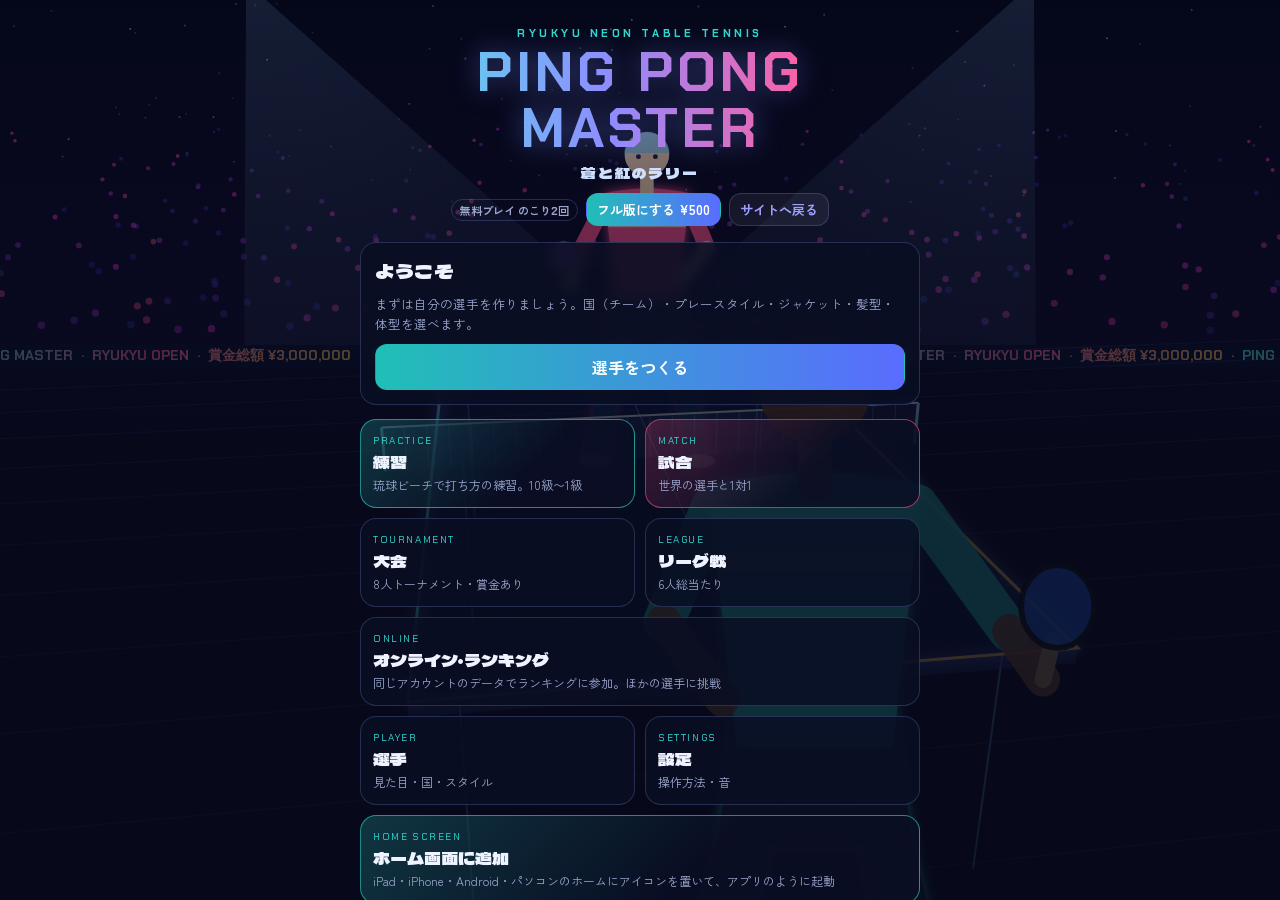
==== commit bae70b45: "購入コードを1台限定・引っ越し1回に、段位認定証のシェア、発売記念価格の表示 - /api/activate・/api/verify：メールアドレス＋購入コード、端末ごとの登録、引っ越しは1回まで -" ====
--- a/game/index.html
+++ b/game/index.html
@@ -550,7 +550,7 @@
   GS.state='idle';exitGame();
   showResult({title:pass?`${dr.level}級 合格！`:'不合格',sub:`${dr.d.name}　${dr.ok} / ${dr.total}球成功（合格は${dr.need}球）`,
     lines:[`経験値 +${xp}`+(lvOf(PROF.xp)>lvBefore?`　レベルアップ！ Lv.${lvOf(PROF.xp)}`:''),newLv?`${dr.d.name}が ${dr.level}級 になりました`:''],
-    buttons:[['もう一度','drillAgain'],pass&&dr.level>1?[`${dr.level-1}級に挑戦`,'drillNext']:null,['練習メニューへ','practice']].filter(Boolean),win:pass});
+    buttons:[['もう一度','drillAgain'],pass?['認定証をシェア','cert']:null,pass&&dr.level>1?[`${dr.level-1}級に挑戦`,'drillNext']:null,['練習メニューへ','practice']].filter(Boolean),win:pass});
   LAST_DRILL={d:dr.d,level:dr.level};
 }
 let LAST_DRILL=null;
